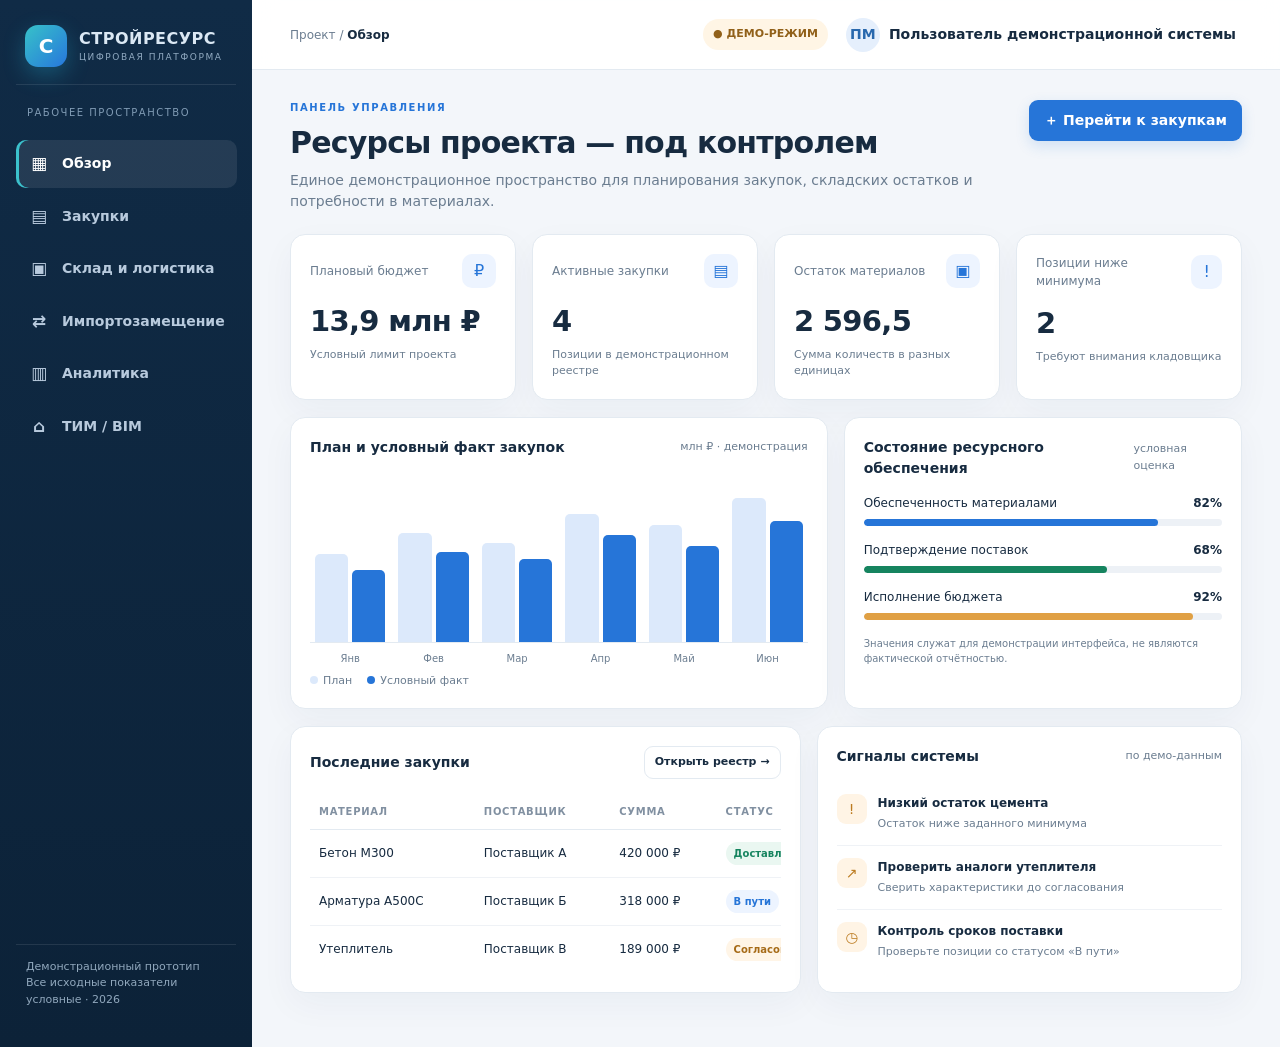
==== сайт лифт в будующее/index.html @ 2f3bcbb8 "Add files via upload" ====
<!doctype html><html lang="ru"><head><meta charset="utf-8"><meta name="viewport" content="width=device-width,initial-scale=1"><meta name="theme-color" content="#102b46"><title>СтройРесурс — Обзор</title><link rel="stylesheet" href="css/style.css"></head><body>
<div class="app"><aside class="sidebar"><div class="brand"><div class="brand-mark">С</div><div><b>СТРОЙРЕСУРС</b><small>ЦИФРОВАЯ ПЛАТФОРМА</small></div></div><div class="nav-label">Рабочее пространство</div><nav class="nav"><a class="nav-link active" href="index.html"><span class="ico">▦</span>Обзор</a><a class="nav-link " href="procurement.html"><span class="ico">▤</span>Закупки</a><a class="nav-link " href="warehouse.html"><span class="ico">▣</span>Склад и логистика</a><a class="nav-link " href="substitutes.html"><span class="ico">⇄</span>Импортозамещение</a><a class="nav-link " href="analytics.html"><span class="ico">▥</span>Аналитика</a><a class="nav-link " href="bim.html"><span class="ico">⌂</span>ТИМ / BIM</a></nav><div class="side-foot">Демонстрационный прототип<br>Все исходные показатели условные · 2026</div></aside>
<main class="main"><header class="topbar"><div class="crumb">Проект / <b>Обзор</b></div><div class="top-actions"><span class="demo-pill">● ДЕМО-РЕЖИМ</span><button class="profile-trigger" onclick="openProfile()" type="button"><span class="avatar">ПМ</span><span id="profileLabel">Пользователь</span></button></div></header>
<div class="content"><section class="section active" id="dashboard">
 <div class="page-head"><div><div class="eyebrow">Панель управления</div><h1>Ресурсы проекта — под контролем</h1><p class="sub">Единое демонстрационное пространство для планирования закупок, складских остатков и потребности в материалах.</p></div><button class="btn" onclick="showPage('procurement')">＋ Перейти к закупкам</button></div>
 <div class="grid kpis">
  <div class="card"><div class="kpi-top">Плановый бюджет <span class="kpi-icon">₽</span></div><div class="kpi-value">13,9 млн ₽</div><div class="kpi-foot">Условный лимит проекта</div></div>
  <div class="card"><div class="kpi-top">Активные закупки <span class="kpi-icon">▤</span></div><div class="kpi-value" id="activeOrders">4</div><div class="kpi-foot">Позиции в демонстрационном реестре</div></div>
  <div class="card"><div class="kpi-top">Остаток материалов <span class="kpi-icon">▣</span></div><div class="kpi-value" id="stockCount">2 596,5</div><div class="kpi-foot">Сумма количеств в разных единицах</div></div>
  <div class="card"><div class="kpi-top">Позиции ниже минимума <span class="kpi-icon">!</span></div><div class="kpi-value" id="lowStock">2</div><div class="kpi-foot">Требуют внимания кладовщика</div></div>
 </div>
 <div class="grid dashboard-grid">
  <div class="card"><div class="card-title"><h3>План и условный факт закупок</h3><span>млн ₽ · демонстрация</span></div><div class="bars"><div class="bar-group"><div class="bar" style="height:55%"></div><div class="bar alt" style="height:45%"></div><span class="bar-label">Янв</span></div><div class="bar-group"><div class="bar" style="height:68%"></div><div class="bar alt" style="height:56%"></div><span class="bar-label">Фев</span></div><div class="bar-group"><div class="bar" style="height:62%"></div><div class="bar alt" style="height:52%"></div><span class="bar-label">Мар</span></div><div class="bar-group"><div class="bar" style="height:80%"></div><div class="bar alt" style="height:67%"></div><span class="bar-label">Апр</span></div><div class="bar-group"><div class="bar" style="height:73%"></div><div class="bar alt" style="height:60%"></div><span class="bar-label">Май</span></div><div class="bar-group"><div class="bar" style="height:90%"></div><div class="bar alt" style="height:76%"></div><span class="bar-label">Июн</span></div></div><div class="legend"><span><i class="dot"></i>План</span><span><i class="dot blue"></i>Условный факт</span></div></div>
  <div class="card"><div class="card-title"><h3>Состояние ресурсного обеспечения</h3><span>условная оценка</span></div><div class="progress-row"><div class="progress-head"><span>Обеспеченность материалами</span><b>82%</b></div><div class="track"><div class="fill" style="width:82%"></div></div></div><div class="progress-row"><div class="progress-head"><span>Подтверждение поставок</span><b>68%</b></div><div class="track"><div class="fill green" style="width:68%"></div></div></div><div class="progress-row"><div class="progress-head"><span>Исполнение бюджета</span><b>92%</b></div><div class="track"><div class="fill orange" style="width:92%"></div></div></div><p class="footer-note">Значения служат для демонстрации интерфейса, не являются фактической отчётностью.</p></div>
 </div>
 <div class="grid bottom-grid">
  <div class="card"><div class="card-title"><h3>Последние закупки</h3><button class="btn secondary small" onclick="showPage('procurement')">Открыть реестр →</button></div><div class="table-wrap"><table><thead><tr><th>Материал</th><th>Поставщик</th><th>Сумма</th><th>Статус</th></tr></thead><tbody><tr><td>Бетон М300</td><td>Поставщик А</td><td>420 000 ₽</td><td><span class="tag">Доставлено</span></td></tr><tr><td>Арматура А500С</td><td>Поставщик Б</td><td>318 000 ₽</td><td><span class="tag info">В пути</span></td></tr><tr><td>Утеплитель</td><td>Поставщик В</td><td>189 000 ₽</td><td><span class="tag warn">Согласование</span></td></tr></tbody></table></div></div>
  <div class="card"><div class="card-title"><h3>Сигналы системы</h3><span>по демо-данным</span></div><div class="alert"><div class="alert-icon">!</div><div><b>Низкий остаток цемента</b><small>Остаток ниже заданного минимума</small></div></div><div class="alert"><div class="alert-icon">↗</div><div><b>Проверить аналоги утеплителя</b><small>Сверить характеристики до согласования</small></div></div><div class="alert"><div class="alert-icon">◷</div><div><b>Контроль сроков поставки</b><small>Проверьте позиции со статусом «В пути»</small></div></div></div>
 </div>
</section></div></main></div><div class="toast" id="toast" role="status" aria-live="polite"></div>
<div class="profile-backdrop" id="profileBackdrop" aria-hidden="true"><div class="profile-modal" role="dialog" aria-modal="true" aria-labelledby="profileTitle">
<div class="profile-head"><div><div class="eyebrow">Учётная запись</div><h2 id="profileTitle">Профиль пользователя</h2></div><button class="profile-close" onclick="closeProfile()" type="button">✕</button></div>
<div class="profile-grid"><div class="form-group full"><label for="profile_name">ФИО / имя пользователя</label><input id="profile_name" maxlength="100"></div>
<div class="form-group"><label for="profile_role">Должность / роль</label><input id="profile_role" maxlength="100"></div><div class="form-group"><label for="profile_org">Организация</label><input id="profile_org" maxlength="120"></div>
<div class="form-group"><label for="profile_email">Электронная почта</label><input id="profile_email" type="email" maxlength="120"></div><div class="form-group"><label for="profile_phone">Телефон</label><input id="profile_phone" type="tel" maxlength="40"></div></div>
<div class="notice">Демонстрационный профиль хранится локально в браузере. Авторизация и серверная учётная запись не подключены.</div>
<div class="profile-actions"><button class="btn secondary" onclick="closeProfile()" type="button">Отмена</button><button class="btn" onclick="saveProfile()" type="button">Сохранить изменения</button></div>
</div></div><script src="js/app.js"></script><script src="js/profile.js"></script></body></html>
---- сайт лифт в будующее/css/style.css ----
:root{--ink:#172b40;--muted:#6b7d90;--navy:#102b46;--navy2:#173d5d;--blue:#2675d8;--cyan:#27b5c3;--bg:#f3f6fa;--line:#e3eaf1;--white:#fff;--green:#16845f;--amber:#bd7a1b;--red:#c34c4c;--shadow:0 12px 34px #1636530b}
*{box-sizing:border-box}body{margin:0;background:var(--bg);color:var(--ink);font:14px/1.5 Inter,ui-sans-serif,system-ui,-apple-system,"Segoe UI",Arial,sans-serif}button,input,select{font:inherit}button{cursor:pointer}.app{min-height:100vh;display:grid;grid-template-columns:252px minmax(0,1fr)}.sidebar{background:linear-gradient(180deg,var(--navy),#0c2238);color:#dbe8f4;padding:25px 16px;display:flex;flex-direction:column;gap:20px}.brand{display:flex;align-items:center;gap:12px;padding:0 9px 17px;border-bottom:1px solid #ffffff18}.brand-mark{height:42px;width:42px;border-radius:13px;background:linear-gradient(135deg,#37c2c9,#2777dc);display:grid;place-items:center;font-weight:900;font-size:20px;color:white;box-shadow:0 8px 22px #24a9c855}.brand b{font-size:16px;letter-spacing:.5px}.brand small{display:block;color:#92abc2;font-size:9px;letter-spacing:1.6px}.nav-label{font-size:10px;color:#809bb4;text-transform:uppercase;letter-spacing:1.5px;padding:0 11px}.nav{display:grid;gap:5px}.nav button{border:0;background:transparent;color:#b8cadd;text-align:left;padding:11px 12px;border-radius:10px;display:flex;align-items:center;gap:12px;font-weight:600;transition:.2s}.nav button:hover,.nav button.active{background:#ffffff16;color:#fff}.nav button.active{box-shadow:inset 3px 0 #3bc2cd}.nav .ico{width:22px;text-align:center;font-size:17px}.side-foot{margin-top:auto;padding:14px 10px;border-top:1px solid #ffffff18;color:#91a8bd;font-size:11px}.main{min-width:0}.topbar{height:70px;background:#ffffffed;backdrop-filter:blur(12px);border-bottom:1px solid var(--line);display:flex;align-items:center;justify-content:space-between;padding:0 clamp(16px,3vw,38px);position:sticky;top:0;z-index:4}.crumb{color:var(--muted);font-size:12px}.crumb b{color:var(--ink)}.top-actions{display:flex;align-items:center;gap:12px}.demo-pill{font-size:11px;font-weight:700;color:#916019;background:#fff5e5;padding:7px 10px;border-radius:20px}.avatar{height:34px;width:34px;border-radius:50%;background:#e5effc;color:#2868ad;display:grid;place-items:center;font-weight:800}.content{max-width:1500px;margin:auto;padding:30px clamp(16px,3vw,38px) 54px}.section{display:none}.section.active{display:block;animation:fade .2s ease}@keyframes fade{from{opacity:.6;transform:translateY(4px)}to{opacity:1;transform:none}}.page-head{display:flex;justify-content:space-between;align-items:flex-start;gap:18px;margin-bottom:22px}.eyebrow{color:var(--blue);font-size:10px;text-transform:uppercase;letter-spacing:1.6px;font-weight:800}.page-head h1{font-size:clamp(23px,3vw,30px);letter-spacing:-.8px;margin:5px 0}.sub{color:var(--muted);margin:0;max-width:720px}.btn{border:0;background:var(--blue);color:white;border-radius:9px;padding:10px 15px;font-weight:700;box-shadow:0 5px 14px #2675d82b;transition:.18s}.btn:hover{transform:translateY(-1px);filter:brightness(.97)}.btn.secondary{background:#fff;color:var(--ink);border:1px solid var(--line);box-shadow:none}.btn.danger{background:#fff2f2;color:var(--red);border:1px solid #f2dada;box-shadow:none}.btn.small{padding:7px 10px;font-size:11px}.grid{display:grid;gap:16px}.kpis{grid-template-columns:repeat(4,minmax(0,1fr));margin-bottom:17px}.card{background:#fff;border:1px solid var(--line);border-radius:15px;padding:19px;box-shadow:var(--shadow);min-width:0}.kpi-top,.card-title{display:flex;justify-content:space-between;align-items:center;gap:10px}.kpi-top{color:var(--muted);font-size:12px}.kpi-icon{height:34px;width:34px;border-radius:10px;background:#edf4ff;color:var(--blue);display:grid;place-items:center;font-size:16px}.kpi-value{font-size:clamp(22px,2.5vw,29px);font-weight:800;letter-spacing:-.7px;margin:12px 0 3px}.kpi-foot{font-size:11px;color:var(--muted)}.good{color:var(--green);font-weight:700}.warn-text{color:var(--amber);font-weight:700}.dashboard-grid{grid-template-columns:1.35fr 1fr;margin-bottom:17px}.bottom-grid{grid-template-columns:1.2fr 1fr}.card-title{margin-bottom:15px}.card-title h3{font-size:14px;margin:0}.card-title span{font-size:11px;color:var(--muted)}.bars{height:170px;display:flex;align-items:end;gap:13px;padding:10px 5px 0;border-bottom:1px solid var(--line)}.bar-group{height:100%;flex:1;display:flex;align-items:end;gap:4px;position:relative}.bar{flex:1;min-height:4px;background:#dce9fb;border-radius:5px 5px 0 0}.bar.alt{background:var(--blue)}.bar-label{position:absolute;bottom:-24px;width:100%;text-align:center;color:var(--muted);font-size:10px}.legend{display:flex;gap:15px;margin-top:30px;color:var(--muted);font-size:11px}.dot{display:inline-block;width:8px;height:8px;border-radius:50%;background:#dce9fb;margin-right:5px}.dot.blue{background:var(--blue)}.progress-row{margin:15px 0}.progress-head{display:flex;justify-content:space-between;gap:10px;font-size:12px;margin-bottom:7px}.progress-head span:last-child{color:var(--muted)}.track{height:7px;background:#edf1f6;border-radius:10px;overflow:hidden}.fill{height:100%;background:var(--blue);border-radius:10px}.fill.green{background:var(--green)}.fill.orange{background:#e0a044}.table-wrap{overflow:auto}table{border-collapse:collapse;width:100%;min-width:560px}th{text-align:left;color:#8190a1;font-size:10px;text-transform:uppercase;letter-spacing:.7px;padding:10px 9px;border-bottom:1px solid var(--line);white-space:nowrap}td{padding:12px 9px;border-bottom:1px solid #eff2f6;font-size:12px;vertical-align:middle}tbody tr:last-child td{border-bottom:0}tbody tr:hover{background:#fafcff}.tag{display:inline-flex;align-items:center;gap:5px;padding:4px 8px;border-radius:20px;background:#eaf7f1;color:var(--green);font-size:10px;font-weight:700;white-space:nowrap}.tag.warn{background:#fff5e7;color:#a66b18}.tag.info{background:#edf4ff;color:var(--blue)}.tag.gray{background:#f0f2f5;color:#69798a}.alert{display:flex;gap:11px;padding:12px 0;border-bottom:1px solid #eff2f6}.alert:last-child{border:0}.alert-icon{width:30px;height:30px;border-radius:9px;background:#fff4e5;color:#bc7b20;display:grid;place-items:center;flex-shrink:0}.alert b{display:block;font-size:12px}.alert small{color:var(--muted);font-size:11px}.toolbar{display:flex;gap:9px;flex-wrap:wrap;margin-bottom:14px}.field{border:1px solid var(--line);border-radius:9px;padding:9px 11px;background:#fff;color:var(--ink);min-width:150px;max-width:100%}.field:focus,.form-group input:focus,.form-group select:focus{outline:3px solid #dceaff;border-color:#7eafea}.calc-grid{grid-template-columns:1fr 1fr;margin-top:17px}.form-row{display:grid;grid-template-columns:1fr 1fr;gap:12px;margin:12px 0}.form-group label{display:block;color:var(--muted);font-size:11px;margin-bottom:5px}.form-group input,.form-group select{width:100%;border:1px solid var(--line);border-radius:9px;padding:10px;background:white;color:var(--ink)}.result{height:100%;background:linear-gradient(135deg,#f1f7ff,#f7fbff);border:1px solid #dceaff;border-radius:12px;padding:18px;display:flex;flex-direction:column;justify-content:center}.result strong{font-size:clamp(24px,3vw,32px);color:var(--navy);margin:7px 0}.notice{padding:12px 14px;background:#eef6ff;border:1px solid #dceaff;border-radius:10px;color:#365c85;font-size:11px;margin-top:14px}.supplier-grid{grid-template-columns:repeat(3,minmax(0,1fr));margin-top:15px}.supplier{border:1px solid var(--line);border-radius:12px;padding:16px;min-width:0}.supplier.best{border-color:#83c9aa;background:#f7fcf9}.supplier h4{font-size:13px;margin:7px 0}.price{font-size:21px;font-weight:800;margin:12px 0}.muted{color:var(--muted)}.empty-note{padding:25px;text-align:center;color:var(--muted)}.stock-actions{display:flex;gap:6px;flex-wrap:wrap}.mobile-nav-hint{display:none}.bim-scene{height:250px;border-radius:12px;background:linear-gradient(135deg,#edf4fa,#d8e6f1);display:grid;place-items:center;overflow:hidden}.bim-scene svg{width:100%;height:100%}.toast{position:fixed;right:20px;bottom:20px;background:#173d5d;color:#fff;padding:12px 16px;border-radius:10px;box-shadow:0 12px 30px #102b4640;z-index:20;max-width:min(380px,calc(100vw - 40px));opacity:0;transform:translateY(8px);pointer-events:none;transition:.2s}.toast.show{opacity:1;transform:none}.storage{font-size:10px;color:var(--muted)}.footer-note{color:var(--muted);font-size:10px;margin-top:16px}
.questionnaire,.bim-controls{display:grid;grid-template-columns:repeat(3,minmax(0,1fr));gap:12px;margin:14px 0}
.inline-actions,.stock-actions{display:flex;gap:6px;flex-wrap:wrap}
.mini-btn{border:1px solid var(--line);background:#fff;color:var(--ink);border-radius:8px;padding:6px 9px;font-size:10px;font-weight:700}
.live-status{font-size:11px;color:var(--muted);margin:10px 0}.live-status.ok{color:var(--green)}.live-status.err{color:var(--red)}
@media(max-width:680px){.questionnaire,.bim-controls{grid-template-columns:1fr}}
@media(max-width:1050px){.app{grid-template-columns:215px minmax(0,1fr)}.kpis{grid-template-columns:repeat(2,minmax(0,1fr))}.dashboard-grid,.bottom-grid{grid-template-columns:1fr}.supplier-grid{grid-template-columns:1fr}}
@media(max-width:680px){.app{display:block}.sidebar{padding:12px 12px 9px;gap:10px}.brand{padding:0 4px 10px}.brand-mark{height:36px;width:36px}.nav-label,.side-foot{display:none}.nav{display:flex;overflow-x:auto;gap:4px;padding-bottom:3px;scrollbar-width:thin}.nav button{white-space:nowrap;width:auto;padding:8px 10px;font-size:11px;flex-shrink:0}.nav .ico{display:none}.topbar{height:52px;padding:0 14px}.content{padding:20px 13px 38px}.page-head{display:block}.page-head .btn{margin-top:13px}.kpis{gap:9px}.card{padding:14px;border-radius:12px}.kpi-value{font-size:21px}.kpi-top{font-size:11px}.form-row,.calc-grid{grid-template-columns:1fr}.toolbar .field{flex:1;min-width:125px}.demo-pill{font-size:9px}.avatar{height:30px;width:30px}}
@media(max-width:380px){.kpis{grid-template-columns:1fr 1fr}.kpi-value{font-size:19px}.kpi-icon{height:28px;width:28px}}
@media print{.sidebar,.topbar,.btn,.toolbar{display:none!important}.app{display:block}.content{padding:0}.section{display:none!important}.section.active{display:block!important}.card{box-shadow:none;break-inside:avoid}}

.profile-trigger{display:flex;align-items:center;gap:9px;border:0;background:transparent;color:var(--ink);font-weight:700}
.profile-backdrop{position:fixed;inset:0;background:#102b4670;display:none;align-items:center;justify-content:center;padding:18px;z-index:50}
.profile-backdrop.open{display:flex}.profile-modal{width:min(560px,100%);max-height:90vh;overflow:auto;background:#fff;border-radius:18px;padding:23px;box-shadow:0 24px 80px #071b2d55}
.profile-head{display:flex;align-items:center;justify-content:space-between;gap:12px;margin-bottom:16px}.profile-head h2{margin:0;font-size:21px}
.profile-grid{display:grid;grid-template-columns:1fr 1fr;gap:12px}.profile-grid .full{grid-column:1/-1}
.profile-actions{display:flex;justify-content:flex-end;gap:9px;margin-top:18px}
.profile-close{border:1px solid var(--line);background:white;border-radius:8px;padding:7px 11px}
.nav-link{text-decoration:none;color:#b8cadd;padding:11px 12px;border-radius:10px;display:flex;align-items:center;gap:12px;font-weight:600}
.nav-link:hover,.nav-link.active{background:#ffffff16;color:#fff}.nav-link.active{box-shadow:inset 3px 0 #3bc2cd}
@media(max-width:520px){.profile-grid{grid-template-columns:1fr}.profile-grid .full{grid-column:auto}}
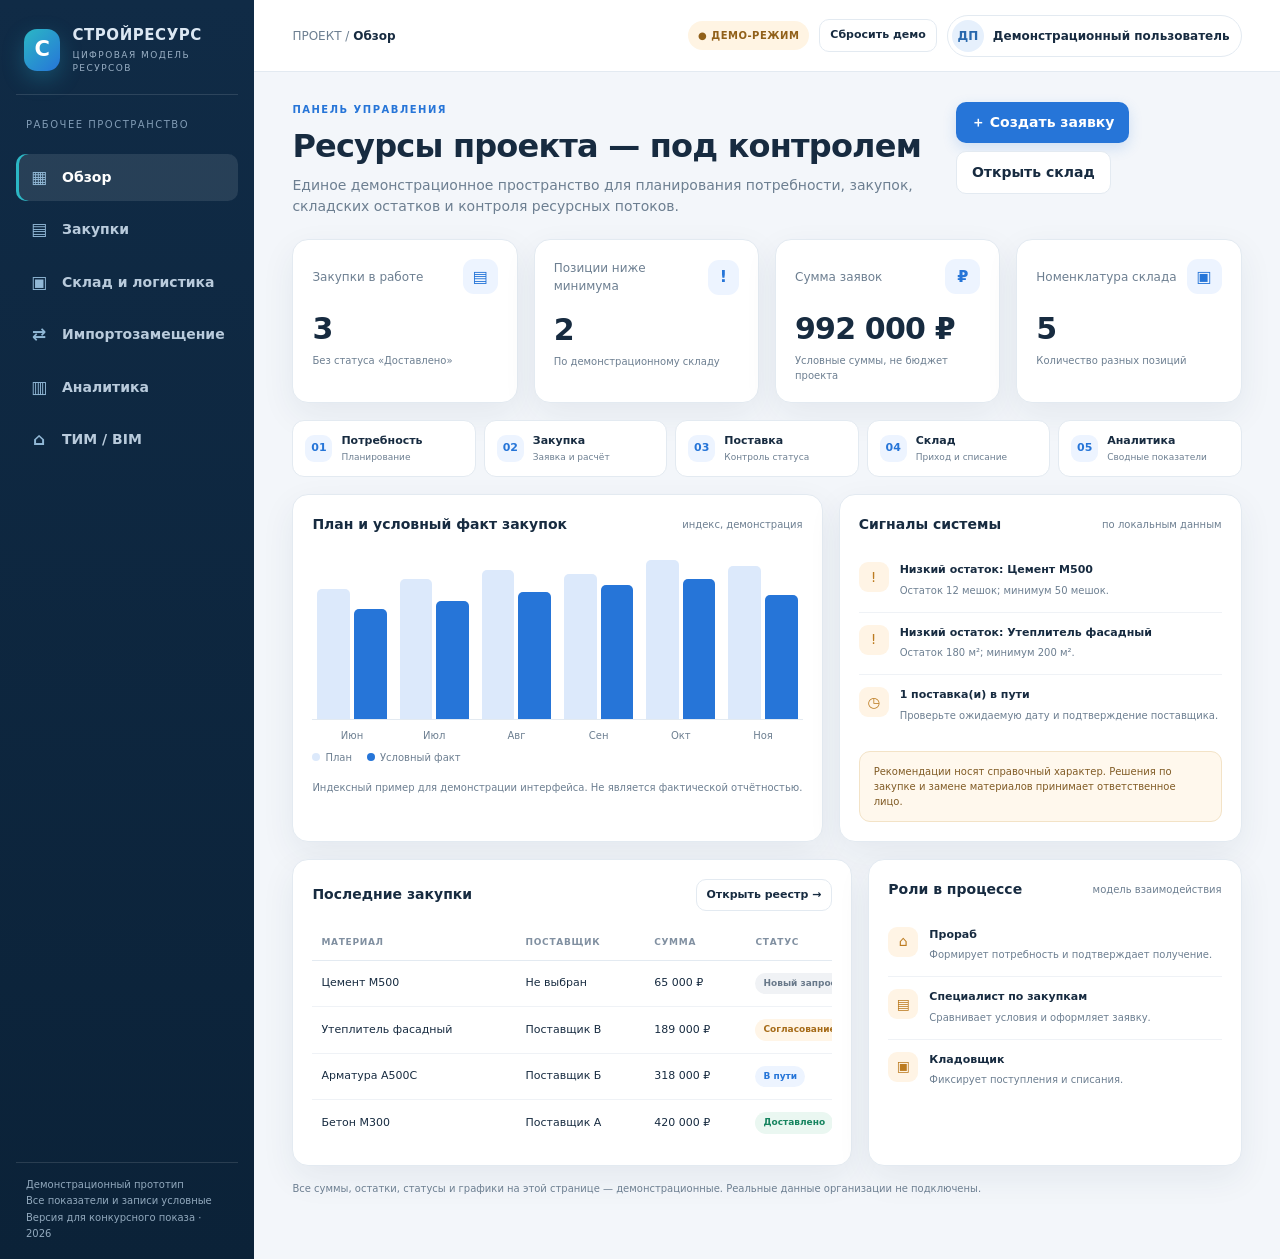
==== commit 9a6de092: "Add files via upload" ====
--- a/сайт лифт в будующее/index.html
+++ b/сайт лифт в будующее/index.html
@@ -1,28 +1,34 @@
-<!doctype html><html lang="ru"><head><meta charset="utf-8"><meta name="viewport" content="width=device-width,initial-scale=1"><meta name="theme-color" content="#102b46"><title>СтройРесурс — Обзор</title><link rel="stylesheet" href="css/style.css"></head><body>
-<div class="app"><aside class="sidebar"><div class="brand"><div class="brand-mark">С</div><div><b>СТРОЙРЕСУРС</b><small>ЦИФРОВАЯ ПЛАТФОРМА</small></div></div><div class="nav-label">Рабочее пространство</div><nav class="nav"><a class="nav-link active" href="index.html"><span class="ico">▦</span>Обзор</a><a class="nav-link " href="procurement.html"><span class="ico">▤</span>Закупки</a><a class="nav-link " href="warehouse.html"><span class="ico">▣</span>Склад и логистика</a><a class="nav-link " href="substitutes.html"><span class="ico">⇄</span>Импортозамещение</a><a class="nav-link " href="analytics.html"><span class="ico">▥</span>Аналитика</a><a class="nav-link " href="bim.html"><span class="ico">⌂</span>ТИМ / BIM</a></nav><div class="side-foot">Демонстрационный прототип<br>Все исходные показатели условные · 2026</div></aside>
-<main class="main"><header class="topbar"><div class="crumb">Проект / <b>Обзор</b></div><div class="top-actions"><span class="demo-pill">● ДЕМО-РЕЖИМ</span><button class="profile-trigger" onclick="openProfile()" type="button"><span class="avatar">ПМ</span><span id="profileLabel">Пользователь</span></button></div></header>
-<div class="content"><section class="section active" id="dashboard">
- <div class="page-head"><div><div class="eyebrow">Панель управления</div><h1>Ресурсы проекта — под контролем</h1><p class="sub">Единое демонстрационное пространство для планирования закупок, складских остатков и потребности в материалах.</p></div><button class="btn" onclick="showPage('procurement')">＋ Перейти к закупкам</button></div>
- <div class="grid kpis">
-  <div class="card"><div class="kpi-top">Плановый бюджет <span class="kpi-icon">₽</span></div><div class="kpi-value">13,9 млн ₽</div><div class="kpi-foot">Условный лимит проекта</div></div>
-  <div class="card"><div class="kpi-top">Активные закупки <span class="kpi-icon">▤</span></div><div class="kpi-value" id="activeOrders">4</div><div class="kpi-foot">Позиции в демонстрационном реестре</div></div>
-  <div class="card"><div class="kpi-top">Остаток материалов <span class="kpi-icon">▣</span></div><div class="kpi-value" id="stockCount">2 596,5</div><div class="kpi-foot">Сумма количеств в разных единицах</div></div>
-  <div class="card"><div class="kpi-top">Позиции ниже минимума <span class="kpi-icon">!</span></div><div class="kpi-value" id="lowStock">2</div><div class="kpi-foot">Требуют внимания кладовщика</div></div>
- </div>
- <div class="grid dashboard-grid">
-  <div class="card"><div class="card-title"><h3>План и условный факт закупок</h3><span>млн ₽ · демонстрация</span></div><div class="bars"><div class="bar-group"><div class="bar" style="height:55%"></div><div class="bar alt" style="height:45%"></div><span class="bar-label">Янв</span></div><div class="bar-group"><div class="bar" style="height:68%"></div><div class="bar alt" style="height:56%"></div><span class="bar-label">Фев</span></div><div class="bar-group"><div class="bar" style="height:62%"></div><div class="bar alt" style="height:52%"></div><span class="bar-label">Мар</span></div><div class="bar-group"><div class="bar" style="height:80%"></div><div class="bar alt" style="height:67%"></div><span class="bar-label">Апр</span></div><div class="bar-group"><div class="bar" style="height:73%"></div><div class="bar alt" style="height:60%"></div><span class="bar-label">Май</span></div><div class="bar-group"><div class="bar" style="height:90%"></div><div class="bar alt" style="height:76%"></div><span class="bar-label">Июн</span></div></div><div class="legend"><span><i class="dot"></i>План</span><span><i class="dot blue"></i>Условный факт</span></div></div>
-  <div class="card"><div class="card-title"><h3>Состояние ресурсного обеспечения</h3><span>условная оценка</span></div><div class="progress-row"><div class="progress-head"><span>Обеспеченность материалами</span><b>82%</b></div><div class="track"><div class="fill" style="width:82%"></div></div></div><div class="progress-row"><div class="progress-head"><span>Подтверждение поставок</span><b>68%</b></div><div class="track"><div class="fill green" style="width:68%"></div></div></div><div class="progress-row"><div class="progress-head"><span>Исполнение бюджета</span><b>92%</b></div><div class="track"><div class="fill orange" style="width:92%"></div></div></div><p class="footer-note">Значения служат для демонстрации интерфейса, не являются фактической отчётностью.</p></div>
- </div>
- <div class="grid bottom-grid">
-  <div class="card"><div class="card-title"><h3>Последние закупки</h3><button class="btn secondary small" onclick="showPage('procurement')">Открыть реестр →</button></div><div class="table-wrap"><table><thead><tr><th>Материал</th><th>Поставщик</th><th>Сумма</th><th>Статус</th></tr></thead><tbody><tr><td>Бетон М300</td><td>Поставщик А</td><td>420 000 ₽</td><td><span class="tag">Доставлено</span></td></tr><tr><td>Арматура А500С</td><td>Поставщик Б</td><td>318 000 ₽</td><td><span class="tag info">В пути</span></td></tr><tr><td>Утеплитель</td><td>Поставщик В</td><td>189 000 ₽</td><td><span class="tag warn">Согласование</span></td></tr></tbody></table></div></div>
-  <div class="card"><div class="card-title"><h3>Сигналы системы</h3><span>по демо-данным</span></div><div class="alert"><div class="alert-icon">!</div><div><b>Низкий остаток цемента</b><small>Остаток ниже заданного минимума</small></div></div><div class="alert"><div class="alert-icon">↗</div><div><b>Проверить аналоги утеплителя</b><small>Сверить характеристики до согласования</small></div></div><div class="alert"><div class="alert-icon">◷</div><div><b>Контроль сроков поставки</b><small>Проверьте позиции со статусом «В пути»</small></div></div></div>
- </div>
-</section></div></main></div><div class="toast" id="toast" role="status" aria-live="polite"></div>
-<div class="profile-backdrop" id="profileBackdrop" aria-hidden="true"><div class="profile-modal" role="dialog" aria-modal="true" aria-labelledby="profileTitle">
-<div class="profile-head"><div><div class="eyebrow">Учётная запись</div><h2 id="profileTitle">Профиль пользователя</h2></div><button class="profile-close" onclick="closeProfile()" type="button">✕</button></div>
-<div class="profile-grid"><div class="form-group full"><label for="profile_name">ФИО / имя пользователя</label><input id="profile_name" maxlength="100"></div>
-<div class="form-group"><label for="profile_role">Должность / роль</label><input id="profile_role" maxlength="100"></div><div class="form-group"><label for="profile_org">Организация</label><input id="profile_org" maxlength="120"></div>
-<div class="form-group"><label for="profile_email">Электронная почта</label><input id="profile_email" type="email" maxlength="120"></div><div class="form-group"><label for="profile_phone">Телефон</label><input id="profile_phone" type="tel" maxlength="40"></div></div>
-<div class="notice">Демонстрационный профиль хранится локально в браузере. Авторизация и серверная учётная запись не подключены.</div>
-<div class="profile-actions"><button class="btn secondary" onclick="closeProfile()" type="button">Отмена</button><button class="btn" onclick="saveProfile()" type="button">Сохранить изменения</button></div>
-</div></div><script src="js/app.js"></script><script src="js/profile.js"></script></body></html>+<!doctype html>
+<html lang="ru"><head><meta charset="utf-8"><meta name="viewport" content="width=device-width,initial-scale=1"><meta name="theme-color" content="#102b46"><meta name="description" content="СтройРесурс — демонстрационная платформа управления закупками и ресурсами в строительстве"><title>СтройРесурс — Обзор</title><link rel="stylesheet" href="css/style.css"></head>
+<body data-page="dashboard" data-single="false">
+<div class="app"><aside class="sidebar"><div class="brand"><div class="brand-mark">С</div><div><b>СТРОЙРЕСУРС</b><small>ЦИФРОВАЯ МОДЕЛЬ РЕСУРСОВ</small></div></div><div class="nav-label">Рабочее пространство</div><nav class="nav" aria-label="Основная навигация"><a class="nav-link" data-page-link="dashboard" href="index.html"><span class="nav-ico">▦</span>Обзор</a><a class="nav-link" data-page-link="procurement" href="procurement.html"><span class="nav-ico">▤</span>Закупки</a><a class="nav-link" data-page-link="warehouse" href="warehouse.html"><span class="nav-ico">▣</span>Склад и логистика</a><a class="nav-link" data-page-link="substitutes" href="substitutes.html"><span class="nav-ico">⇄</span>Импортозамещение</a><a class="nav-link" data-page-link="analytics" href="analytics.html"><span class="nav-ico">▥</span>Аналитика</a><a class="nav-link" data-page-link="bim" href="bim.html"><span class="nav-ico">⌂</span>ТИМ / BIM</a></nav><div class="side-foot">Демонстрационный прототип<br>Все показатели и записи условные<br>Версия для конкурсного показа · 2026</div></aside>
+<main class="main"><header class="topbar"><div class="crumb">ПРОЕКТ / <strong id="pageTitle">Обзор</strong></div><div class="top-actions"><span class="demo-pill">● ДЕМО-РЕЖИМ</span><button class="btn secondary small" id="resetDemo" type="button">Сбросить демо</button><button class="profile-trigger" id="openProfile" type="button" aria-label="Открыть профиль"><span class="avatar" id="profileAvatar">ДУ</span><span id="profileLabel">Пользователь</span></button></div></header>
+<div class="content"><section class="page" data-page-content="dashboard">
+  <div class="page-head"><div><div class="eyebrow">Панель управления</div><h1>Ресурсы проекта — под контролем</h1><p class="sub">Единое демонстрационное пространство для планирования потребности, закупок, складских остатков и контроля ресурсных потоков.</p></div><div class="head-actions"><button class="btn" data-nav-to="procurement">＋ Создать заявку</button><button class="btn secondary" data-nav-to="warehouse">Открыть склад</button></div></div>
+  <div class="grid kpis">
+    <div class="card"><div class="kpi-top">Закупки в работе <span class="kpi-icon">▤</span></div><div class="kpi-value" id="kpiOrders">3</div><div class="kpi-foot">Без статуса «Доставлено»</div></div>
+    <div class="card"><div class="kpi-top">Позиции ниже минимума <span class="kpi-icon">!</span></div><div class="kpi-value" id="kpiLow">2</div><div class="kpi-foot">По демонстрационному складу</div></div>
+    <div class="card"><div class="kpi-top">Сумма заявок <span class="kpi-icon">₽</span></div><div class="kpi-value" id="kpiBudget">992 000 ₽</div><div class="kpi-foot">Условные суммы, не бюджет проекта</div></div>
+    <div class="card"><div class="kpi-top">Номенклатура склада <span class="kpi-icon">▣</span></div><div class="kpi-value" id="kpiStock">5</div><div class="kpi-foot">Количество разных позиций</div></div>
+  </div>
+  <div class="workflow" aria-label="Цепочка управления ресурсами">
+    <div class="workflow-step"><span class="workflow-num">01</span><div><b>Потребность</b><small>Планирование</small></div></div>
+    <div class="workflow-step"><span class="workflow-num">02</span><div><b>Закупка</b><small>Заявка и расчёт</small></div></div>
+    <div class="workflow-step"><span class="workflow-num">03</span><div><b>Поставка</b><small>Контроль статуса</small></div></div>
+    <div class="workflow-step"><span class="workflow-num">04</span><div><b>Склад</b><small>Приход и списание</small></div></div>
+    <div class="workflow-step"><span class="workflow-num">05</span><div><b>Аналитика</b><small>Сводные показатели</small></div></div>
+  </div>
+  <div class="grid dashboard-grid">
+    <div class="card"><div class="card-title"><h3>План и условный факт закупок</h3><span>индекс, демонстрация</span></div><div class="bars" aria-label="Условные столбцы плана и факта"><div class="bar-group"><div class="bar" style="height:82%"></div><div class="bar alt" style="height:69%"></div><span class="bar-label">Июн</span></div><div class="bar-group"><div class="bar" style="height:88%"></div><div class="bar alt" style="height:74%"></div><span class="bar-label">Июл</span></div><div class="bar-group"><div class="bar" style="height:94%"></div><div class="bar alt" style="height:80%"></div><span class="bar-label">Авг</span></div><div class="bar-group"><div class="bar" style="height:91%"></div><div class="bar alt" style="height:84%"></div><span class="bar-label">Сен</span></div><div class="bar-group"><div class="bar" style="height:100%"></div><div class="bar alt" style="height:88%"></div><span class="bar-label">Окт</span></div><div class="bar-group"><div class="bar" style="height:96%"></div><div class="bar alt" style="height:78%"></div><span class="bar-label">Ноя</span></div></div><div class="legend"><span><i class="dot"></i>План</span><span><i class="dot blue"></i>Условный факт</span></div><p class="footer-note">Индексный пример для демонстрации интерфейса. Не является фактической отчётностью.</p></div>
+    <div class="card"><div class="card-title"><h3>Сигналы системы</h3><span>по локальным данным</span></div><div id="dashboardAlerts"><div class="alert"><div class="alert-icon">!</div><div><b>Низкий остаток цемента</b><small>Проверьте необходимость пополнения.</small></div></div></div><div class="notice warning">Рекомендации носят справочный характер. Решения по закупке и замене материалов принимает ответственное лицо.</div></div>
+  </div>
+  <div class="grid bottom-grid">
+    <div class="card"><div class="card-title"><h3>Последние закупки</h3><button class="btn secondary small" data-nav-to="procurement">Открыть реестр →</button></div><div class="table-wrap"><table><thead><tr><th>Материал</th><th>Поставщик</th><th>Сумма</th><th>Статус</th></tr></thead><tbody id="recentOrders"></tbody></table></div></div>
+    <div class="card"><div class="card-title"><h3>Роли в процессе</h3><span>модель взаимодействия</span></div><div class="alert"><div class="alert-icon">⌂</div><div><b>Прораб</b><small>Формирует потребность и подтверждает получение.</small></div></div><div class="alert"><div class="alert-icon">▤</div><div><b>Специалист по закупкам</b><small>Сравнивает условия и оформляет заявку.</small></div></div><div class="alert"><div class="alert-icon">▣</div><div><b>Кладовщик</b><small>Фиксирует поступления и списания.</small></div></div></div>
+  </div>
+  <p class="footer-note">Все суммы, остатки, статусы и графики на этой странице — демонстрационные. Реальные данные организации не подключены.</p>
+</section>
+</div></main></div>
+<div class="toast" id="toast" role="status" aria-live="polite"></div>
+<div class="profile-backdrop" id="profileBackdrop" aria-hidden="true"><div class="profile-modal" role="dialog" aria-modal="true" aria-labelledby="profileTitle"><div class="profile-head"><div><div class="eyebrow">Учётная запись</div><h2 id="profileTitle">Профиль пользователя</h2></div><button class="profile-close" id="closeProfile" type="button" aria-label="Закрыть">✕</button></div><div class="profile-grid"><div class="form-group full"><label for="profile_name">ФИО / имя пользователя</label><input id="profile_name" maxlength="100" autocomplete="name"></div><div class="form-group"><label for="profile_role">Должность / роль</label><input id="profile_role" maxlength="100"></div><div class="form-group"><label for="profile_org">Организация</label><input id="profile_org" maxlength="120"></div><div class="form-group"><label for="profile_email">Электронная почта</label><input id="profile_email" type="email" maxlength="120" autocomplete="email"></div><div class="form-group"><label for="profile_phone">Телефон</label><input id="profile_phone" type="tel" maxlength="40" autocomplete="tel"></div></div><div class="notice">Профиль хранится локально в браузере. Авторизация, серверная учётная запись и синхронизация между устройствами не подключены.</div><div class="profile-actions"><button class="btn secondary" id="cancelProfile" type="button">Отмена</button><button class="btn" id="saveProfile" type="button">Сохранить изменения</button></div></div></div>
+<script src="js/app.js"></script></body></html>
--- a/сайт лифт в будующее/css/style.css
+++ b/сайт лифт в будующее/css/style.css
@@ -1,23 +1,27 @@
-
-:root{--ink:#172b40;--muted:#6b7d90;--navy:#102b46;--navy2:#173d5d;--blue:#2675d8;--cyan:#27b5c3;--bg:#f3f6fa;--line:#e3eaf1;--white:#fff;--green:#16845f;--amber:#bd7a1b;--red:#c34c4c;--shadow:0 12px 34px #1636530b}
-*{box-sizing:border-box}body{margin:0;background:var(--bg);color:var(--ink);font:14px/1.5 Inter,ui-sans-serif,system-ui,-apple-system,"Segoe UI",Arial,sans-serif}button,input,select{font:inherit}button{cursor:pointer}.app{min-height:100vh;display:grid;grid-template-columns:252px minmax(0,1fr)}.sidebar{background:linear-gradient(180deg,var(--navy),#0c2238);color:#dbe8f4;padding:25px 16px;display:flex;flex-direction:column;gap:20px}.brand{display:flex;align-items:center;gap:12px;padding:0 9px 17px;border-bottom:1px solid #ffffff18}.brand-mark{height:42px;width:42px;border-radius:13px;background:linear-gradient(135deg,#37c2c9,#2777dc);display:grid;place-items:center;font-weight:900;font-size:20px;color:white;box-shadow:0 8px 22px #24a9c855}.brand b{font-size:16px;letter-spacing:.5px}.brand small{display:block;color:#92abc2;font-size:9px;letter-spacing:1.6px}.nav-label{font-size:10px;color:#809bb4;text-transform:uppercase;letter-spacing:1.5px;padding:0 11px}.nav{display:grid;gap:5px}.nav button{border:0;background:transparent;color:#b8cadd;text-align:left;padding:11px 12px;border-radius:10px;display:flex;align-items:center;gap:12px;font-weight:600;transition:.2s}.nav button:hover,.nav button.active{background:#ffffff16;color:#fff}.nav button.active{box-shadow:inset 3px 0 #3bc2cd}.nav .ico{width:22px;text-align:center;font-size:17px}.side-foot{margin-top:auto;padding:14px 10px;border-top:1px solid #ffffff18;color:#91a8bd;font-size:11px}.main{min-width:0}.topbar{height:70px;background:#ffffffed;backdrop-filter:blur(12px);border-bottom:1px solid var(--line);display:flex;align-items:center;justify-content:space-between;padding:0 clamp(16px,3vw,38px);position:sticky;top:0;z-index:4}.crumb{color:var(--muted);font-size:12px}.crumb b{color:var(--ink)}.top-actions{display:flex;align-items:center;gap:12px}.demo-pill{font-size:11px;font-weight:700;color:#916019;background:#fff5e5;padding:7px 10px;border-radius:20px}.avatar{height:34px;width:34px;border-radius:50%;background:#e5effc;color:#2868ad;display:grid;place-items:center;font-weight:800}.content{max-width:1500px;margin:auto;padding:30px clamp(16px,3vw,38px) 54px}.section{display:none}.section.active{display:block;animation:fade .2s ease}@keyframes fade{from{opacity:.6;transform:translateY(4px)}to{opacity:1;transform:none}}.page-head{display:flex;justify-content:space-between;align-items:flex-start;gap:18px;margin-bottom:22px}.eyebrow{color:var(--blue);font-size:10px;text-transform:uppercase;letter-spacing:1.6px;font-weight:800}.page-head h1{font-size:clamp(23px,3vw,30px);letter-spacing:-.8px;margin:5px 0}.sub{color:var(--muted);margin:0;max-width:720px}.btn{border:0;background:var(--blue);color:white;border-radius:9px;padding:10px 15px;font-weight:700;box-shadow:0 5px 14px #2675d82b;transition:.18s}.btn:hover{transform:translateY(-1px);filter:brightness(.97)}.btn.secondary{background:#fff;color:var(--ink);border:1px solid var(--line);box-shadow:none}.btn.danger{background:#fff2f2;color:var(--red);border:1px solid #f2dada;box-shadow:none}.btn.small{padding:7px 10px;font-size:11px}.grid{display:grid;gap:16px}.kpis{grid-template-columns:repeat(4,minmax(0,1fr));margin-bottom:17px}.card{background:#fff;border:1px solid var(--line);border-radius:15px;padding:19px;box-shadow:var(--shadow);min-width:0}.kpi-top,.card-title{display:flex;justify-content:space-between;align-items:center;gap:10px}.kpi-top{color:var(--muted);font-size:12px}.kpi-icon{height:34px;width:34px;border-radius:10px;background:#edf4ff;color:var(--blue);display:grid;place-items:center;font-size:16px}.kpi-value{font-size:clamp(22px,2.5vw,29px);font-weight:800;letter-spacing:-.7px;margin:12px 0 3px}.kpi-foot{font-size:11px;color:var(--muted)}.good{color:var(--green);font-weight:700}.warn-text{color:var(--amber);font-weight:700}.dashboard-grid{grid-template-columns:1.35fr 1fr;margin-bottom:17px}.bottom-grid{grid-template-columns:1.2fr 1fr}.card-title{margin-bottom:15px}.card-title h3{font-size:14px;margin:0}.card-title span{font-size:11px;color:var(--muted)}.bars{height:170px;display:flex;align-items:end;gap:13px;padding:10px 5px 0;border-bottom:1px solid var(--line)}.bar-group{height:100%;flex:1;display:flex;align-items:end;gap:4px;position:relative}.bar{flex:1;min-height:4px;background:#dce9fb;border-radius:5px 5px 0 0}.bar.alt{background:var(--blue)}.bar-label{position:absolute;bottom:-24px;width:100%;text-align:center;color:var(--muted);font-size:10px}.legend{display:flex;gap:15px;margin-top:30px;color:var(--muted);font-size:11px}.dot{display:inline-block;width:8px;height:8px;border-radius:50%;background:#dce9fb;margin-right:5px}.dot.blue{background:var(--blue)}.progress-row{margin:15px 0}.progress-head{display:flex;justify-content:space-between;gap:10px;font-size:12px;margin-bottom:7px}.progress-head span:last-child{color:var(--muted)}.track{height:7px;background:#edf1f6;border-radius:10px;overflow:hidden}.fill{height:100%;background:var(--blue);border-radius:10px}.fill.green{background:var(--green)}.fill.orange{background:#e0a044}.table-wrap{overflow:auto}table{border-collapse:collapse;width:100%;min-width:560px}th{text-align:left;color:#8190a1;font-size:10px;text-transform:uppercase;letter-spacing:.7px;padding:10px 9px;border-bottom:1px solid var(--line);white-space:nowrap}td{padding:12px 9px;border-bottom:1px solid #eff2f6;font-size:12px;vertical-align:middle}tbody tr:last-child td{border-bottom:0}tbody tr:hover{background:#fafcff}.tag{display:inline-flex;align-items:center;gap:5px;padding:4px 8px;border-radius:20px;background:#eaf7f1;color:var(--green);font-size:10px;font-weight:700;white-space:nowrap}.tag.warn{background:#fff5e7;color:#a66b18}.tag.info{background:#edf4ff;color:var(--blue)}.tag.gray{background:#f0f2f5;color:#69798a}.alert{display:flex;gap:11px;padding:12px 0;border-bottom:1px solid #eff2f6}.alert:last-child{border:0}.alert-icon{width:30px;height:30px;border-radius:9px;background:#fff4e5;color:#bc7b20;display:grid;place-items:center;flex-shrink:0}.alert b{display:block;font-size:12px}.alert small{color:var(--muted);font-size:11px}.toolbar{display:flex;gap:9px;flex-wrap:wrap;margin-bottom:14px}.field{border:1px solid var(--line);border-radius:9px;padding:9px 11px;background:#fff;color:var(--ink);min-width:150px;max-width:100%}.field:focus,.form-group input:focus,.form-group select:focus{outline:3px solid #dceaff;border-color:#7eafea}.calc-grid{grid-template-columns:1fr 1fr;margin-top:17px}.form-row{display:grid;grid-template-columns:1fr 1fr;gap:12px;margin:12px 0}.form-group label{display:block;color:var(--muted);font-size:11px;margin-bottom:5px}.form-group input,.form-group select{width:100%;border:1px solid var(--line);border-radius:9px;padding:10px;background:white;color:var(--ink)}.result{height:100%;background:linear-gradient(135deg,#f1f7ff,#f7fbff);border:1px solid #dceaff;border-radius:12px;padding:18px;display:flex;flex-direction:column;justify-content:center}.result strong{font-size:clamp(24px,3vw,32px);color:var(--navy);margin:7px 0}.notice{padding:12px 14px;background:#eef6ff;border:1px solid #dceaff;border-radius:10px;color:#365c85;font-size:11px;margin-top:14px}.supplier-grid{grid-template-columns:repeat(3,minmax(0,1fr));margin-top:15px}.supplier{border:1px solid var(--line);border-radius:12px;padding:16px;min-width:0}.supplier.best{border-color:#83c9aa;background:#f7fcf9}.supplier h4{font-size:13px;margin:7px 0}.price{font-size:21px;font-weight:800;margin:12px 0}.muted{color:var(--muted)}.empty-note{padding:25px;text-align:center;color:var(--muted)}.stock-actions{display:flex;gap:6px;flex-wrap:wrap}.mobile-nav-hint{display:none}.bim-scene{height:250px;border-radius:12px;background:linear-gradient(135deg,#edf4fa,#d8e6f1);display:grid;place-items:center;overflow:hidden}.bim-scene svg{width:100%;height:100%}.toast{position:fixed;right:20px;bottom:20px;background:#173d5d;color:#fff;padding:12px 16px;border-radius:10px;box-shadow:0 12px 30px #102b4640;z-index:20;max-width:min(380px,calc(100vw - 40px));opacity:0;transform:translateY(8px);pointer-events:none;transition:.2s}.toast.show{opacity:1;transform:none}.storage{font-size:10px;color:var(--muted)}.footer-note{color:var(--muted);font-size:10px;margin-top:16px}
-.questionnaire,.bim-controls{display:grid;grid-template-columns:repeat(3,minmax(0,1fr));gap:12px;margin:14px 0}
-.inline-actions,.stock-actions{display:flex;gap:6px;flex-wrap:wrap}
-.mini-btn{border:1px solid var(--line);background:#fff;color:var(--ink);border-radius:8px;padding:6px 9px;font-size:10px;font-weight:700}
-.live-status{font-size:11px;color:var(--muted);margin:10px 0}.live-status.ok{color:var(--green)}.live-status.err{color:var(--red)}
-@media(max-width:680px){.questionnaire,.bim-controls{grid-template-columns:1fr}}
-@media(max-width:1050px){.app{grid-template-columns:215px minmax(0,1fr)}.kpis{grid-template-columns:repeat(2,minmax(0,1fr))}.dashboard-grid,.bottom-grid{grid-template-columns:1fr}.supplier-grid{grid-template-columns:1fr}}
-@media(max-width:680px){.app{display:block}.sidebar{padding:12px 12px 9px;gap:10px}.brand{padding:0 4px 10px}.brand-mark{height:36px;width:36px}.nav-label,.side-foot{display:none}.nav{display:flex;overflow-x:auto;gap:4px;padding-bottom:3px;scrollbar-width:thin}.nav button{white-space:nowrap;width:auto;padding:8px 10px;font-size:11px;flex-shrink:0}.nav .ico{display:none}.topbar{height:52px;padding:0 14px}.content{padding:20px 13px 38px}.page-head{display:block}.page-head .btn{margin-top:13px}.kpis{gap:9px}.card{padding:14px;border-radius:12px}.kpi-value{font-size:21px}.kpi-top{font-size:11px}.form-row,.calc-grid{grid-template-columns:1fr}.toolbar .field{flex:1;min-width:125px}.demo-pill{font-size:9px}.avatar{height:30px;width:30px}}
-@media(max-width:380px){.kpis{grid-template-columns:1fr 1fr}.kpi-value{font-size:19px}.kpi-icon{height:28px;width:28px}}
-@media print{.sidebar,.topbar,.btn,.toolbar{display:none!important}.app{display:block}.content{padding:0}.section{display:none!important}.section.active{display:block!important}.card{box-shadow:none;break-inside:avoid}}
-
-.profile-trigger{display:flex;align-items:center;gap:9px;border:0;background:transparent;color:var(--ink);font-weight:700}
-.profile-backdrop{position:fixed;inset:0;background:#102b4670;display:none;align-items:center;justify-content:center;padding:18px;z-index:50}
-.profile-backdrop.open{display:flex}.profile-modal{width:min(560px,100%);max-height:90vh;overflow:auto;background:#fff;border-radius:18px;padding:23px;box-shadow:0 24px 80px #071b2d55}
-.profile-head{display:flex;align-items:center;justify-content:space-between;gap:12px;margin-bottom:16px}.profile-head h2{margin:0;font-size:21px}
-.profile-grid{display:grid;grid-template-columns:1fr 1fr;gap:12px}.profile-grid .full{grid-column:1/-1}
-.profile-actions{display:flex;justify-content:flex-end;gap:9px;margin-top:18px}
-.profile-close{border:1px solid var(--line);background:white;border-radius:8px;padding:7px 11px}
-.nav-link{text-decoration:none;color:#b8cadd;padding:11px 12px;border-radius:10px;display:flex;align-items:center;gap:12px;font-weight:600}
-.nav-link:hover,.nav-link.active{background:#ffffff16;color:#fff}.nav-link.active{box-shadow:inset 3px 0 #3bc2cd}
-@media(max-width:520px){.profile-grid{grid-template-columns:1fr}.profile-grid .full{grid-column:auto}}
+:root{
+  --navy:#102b46;--navy-2:#173d5d;--blue:#2675d8;--cyan:#2bb7c5;--ink:#172b40;--muted:#6d7f91;
+  --bg:#f3f6fa;--line:#e3eaf1;--white:#fff;--green:#16845f;--amber:#ad701b;--red:#bf4b4b;
+  --shadow:0 12px 34px rgba(22,54,83,.07);--radius:16px;
+}
+*{box-sizing:border-box}html{scroll-behavior:smooth}body{margin:0;background:var(--bg);color:var(--ink);font:14px/1.5 Inter,ui-sans-serif,system-ui,-apple-system,"Segoe UI",Arial,sans-serif}button,input,select,textarea{font:inherit}button{cursor:pointer}button:focus-visible,a:focus-visible,input:focus-visible,select:focus-visible{outline:3px solid #b9d7fb;outline-offset:2px}a{color:inherit}
+.app{min-height:100vh;display:grid;grid-template-columns:254px minmax(0,1fr)}
+.sidebar{background:linear-gradient(180deg,var(--navy),#0b2238);color:#dce8f3;padding:24px 16px 16px;display:flex;flex-direction:column;gap:22px;min-height:100vh}
+.brand{display:flex;align-items:center;gap:12px;padding:0 8px 18px;border-bottom:1px solid rgba(255,255,255,.12)}.brand-mark{height:42px;width:42px;border-radius:13px;background:linear-gradient(135deg,var(--cyan),var(--blue));display:grid;place-items:center;color:white;font-size:21px;font-weight:900;box-shadow:0 8px 22px rgba(39,166,197,.3)}.brand b{display:block;font-size:15px;letter-spacing:.55px}.brand small{display:block;color:#9ab0c5;font-size:9px;letter-spacing:1.45px;margin-top:2px}
+.nav-label{font-size:10px;color:#809bb4;text-transform:uppercase;letter-spacing:1.5px;padding:0 10px}.nav{display:grid;gap:5px}.nav-link{display:flex;align-items:center;gap:12px;text-decoration:none;color:#b9cbdc;padding:11px 12px;border-radius:10px;font-weight:650;transition:background .18s,color .18s}.nav-link:hover,.nav-link.active{background:rgba(255,255,255,.1);color:white}.nav-link.active{box-shadow:inset 3px 0 var(--cyan)}.nav-ico{width:22px;text-align:center;font-size:17px;color:#91b8d6}.side-foot{margin-top:auto;padding:14px 10px 0;border-top:1px solid rgba(255,255,255,.12);color:#92a9bd;font-size:10px;line-height:1.65}
+.main{min-width:0}.topbar{height:72px;background:rgba(255,255,255,.94);backdrop-filter:blur(12px);border-bottom:1px solid var(--line);display:flex;align-items:center;justify-content:space-between;padding:0 clamp(16px,3vw,40px);position:sticky;top:0;z-index:5}.crumb{color:var(--muted);font-size:12px}.crumb strong{color:var(--ink);font-weight:750}.top-actions{display:flex;align-items:center;gap:10px}.demo-pill{font-size:10px;font-weight:800;letter-spacing:.5px;color:#916019;background:#fff4e3;padding:7px 10px;border-radius:20px;white-space:nowrap}.profile-trigger{border:1px solid var(--line);background:white;border-radius:30px;padding:4px 11px 4px 4px;display:flex;align-items:center;gap:9px;color:var(--ink);font-size:12px;font-weight:700}.avatar{height:32px;width:32px;border-radius:50%;background:#e6f0fc;color:#2868ad;display:grid;place-items:center;font-weight:850}.content{max-width:1540px;margin:auto;padding:30px clamp(16px,3vw,40px) 52px}.page{display:none}.page.active{display:block;animation:fade .2s ease}@keyframes fade{from{opacity:.6;transform:translateY(4px)}to{opacity:1;transform:none}}
+.page-head{display:flex;justify-content:space-between;align-items:flex-start;gap:18px;margin-bottom:22px}.eyebrow{color:var(--blue);font-size:10px;text-transform:uppercase;letter-spacing:1.5px;font-weight:850}.page-head h1{font-size:clamp(24px,3vw,32px);letter-spacing:-.8px;margin:5px 0}.sub{color:var(--muted);margin:0;max-width:760px}.head-actions{display:flex;gap:8px;flex-wrap:wrap}
+.btn{border:0;background:var(--blue);color:white;border-radius:10px;padding:10px 15px;font-weight:750;box-shadow:0 5px 14px rgba(38,117,216,.18);transition:transform .16s,filter .16s}.btn:hover{transform:translateY(-1px);filter:brightness(.97)}.btn.secondary{background:#fff;color:var(--ink);border:1px solid var(--line);box-shadow:none}.btn.ghost{background:transparent;color:var(--blue);border:1px solid #d9e8f9;box-shadow:none}.btn.danger{background:#fff2f2;color:var(--red);border:1px solid #f1dada;box-shadow:none}.btn.small{padding:7px 10px;font-size:11px}.btn:disabled{opacity:.5;cursor:not-allowed;transform:none}
+.grid{display:grid;gap:16px}.kpis{grid-template-columns:repeat(4,minmax(0,1fr));margin-bottom:17px}.card{background:white;border:1px solid var(--line);border-radius:var(--radius);padding:19px;box-shadow:var(--shadow);min-width:0}.kpi-top,.card-title{display:flex;justify-content:space-between;align-items:center;gap:10px}.kpi-top{color:var(--muted);font-size:12px}.kpi-icon{height:35px;width:35px;border-radius:11px;background:#edf4ff;color:var(--blue);display:grid;place-items:center;font-size:16px;font-weight:800}.kpi-value{font-size:clamp(23px,2.5vw,30px);font-weight:850;letter-spacing:-.8px;margin:12px 0 2px}.kpi-foot{font-size:10px;color:var(--muted)}.good{color:var(--green);font-weight:750}.warn-text{color:var(--amber);font-weight:750}.card-title{margin-bottom:15px}.card-title h3{font-size:14px;margin:0}.card-title span{font-size:10px;color:var(--muted)}
+.workflow{display:grid;grid-template-columns:repeat(5,minmax(0,1fr));gap:8px;margin:0 0 17px}.workflow-step{background:#fff;border:1px solid var(--line);border-radius:12px;padding:12px;display:flex;align-items:center;gap:9px;min-width:0}.workflow-num{height:27px;width:27px;border-radius:9px;background:#edf4ff;color:var(--blue);display:grid;place-items:center;font-weight:850;font-size:11px;flex:0 0 auto}.workflow-step b{font-size:11px;display:block}.workflow-step small{font-size:9px;color:var(--muted);display:block;margin-top:1px}.dashboard-grid{grid-template-columns:1.25fr .95fr;margin-bottom:17px}.bottom-grid{grid-template-columns:1.2fr .8fr}.bars{height:170px;display:flex;align-items:end;gap:13px;padding:10px 5px 0;border-bottom:1px solid var(--line)}.bar-group{height:100%;flex:1;display:flex;align-items:end;gap:4px;position:relative}.bar{flex:1;min-height:4px;background:#dce9fb;border-radius:5px 5px 0 0}.bar.alt{background:var(--blue)}.bar-label{position:absolute;bottom:-24px;width:100%;text-align:center;color:var(--muted);font-size:10px}.legend{display:flex;gap:15px;margin-top:30px;color:var(--muted);font-size:10px}.dot{display:inline-block;width:8px;height:8px;border-radius:50%;background:#dce9fb;margin-right:5px}.dot.blue{background:var(--blue)}.progress-row{margin:14px 0}.progress-head{display:flex;justify-content:space-between;gap:10px;font-size:11px;margin-bottom:7px}.progress-head span:last-child{color:var(--muted)}.track{height:7px;background:#edf1f6;border-radius:10px;overflow:hidden}.fill{height:100%;background:var(--blue);border-radius:10px}.fill.green{background:var(--green)}.fill.orange{background:#e0a044}
+.table-wrap{overflow:auto}table{border-collapse:collapse;width:100%;min-width:580px}th{text-align:left;color:#8190a1;font-size:9px;text-transform:uppercase;letter-spacing:.7px;padding:10px 9px;border-bottom:1px solid var(--line);white-space:nowrap}td{padding:12px 9px;border-bottom:1px solid #eff2f6;font-size:11px;vertical-align:middle}tbody tr:last-child td{border-bottom:0}tbody tr:hover{background:#fafcff}.tag{display:inline-flex;align-items:center;gap:5px;padding:4px 8px;border-radius:20px;background:#eaf7f1;color:var(--green);font-size:9px;font-weight:800;white-space:nowrap}.tag.warn{background:#fff5e7;color:#a66b18}.tag.info{background:#edf4ff;color:var(--blue)}.tag.gray{background:#f0f2f5;color:#69798a}.tag.red{background:#fff0f0;color:var(--red)}
+.alert{display:flex;gap:11px;padding:12px 0;border-bottom:1px solid #eff2f6}.alert:last-child{border:0}.alert-icon{width:30px;height:30px;border-radius:9px;background:#fff4e5;color:#bc7b20;display:grid;place-items:center;flex-shrink:0}.alert b{display:block;font-size:11px}.alert small{color:var(--muted);font-size:10px}.toolbar{display:flex;gap:9px;flex-wrap:wrap;margin-bottom:14px}.field{border:1px solid var(--line);border-radius:9px;padding:9px 11px;background:#fff;color:var(--ink);min-width:140px;max-width:100%}.field:focus,.form-group input:focus,.form-group select:focus{outline:3px solid #dceaff;border-color:#7eafea}.form-grid{display:grid;grid-template-columns:repeat(2,minmax(0,1fr));gap:12px}.form-group label{display:block;color:var(--muted);font-size:10px;margin-bottom:5px}.form-group input,.form-group select{width:100%;border:1px solid var(--line);border-radius:9px;padding:10px;background:white;color:var(--ink)}.form-group input:invalid{border-color:#e2aaaa}.form-actions{display:flex;gap:8px;align-items:center;flex-wrap:wrap;margin-top:14px}.form-error{color:var(--red);font-size:11px;min-height:16px;margin:7px 0 0}.calc-grid{grid-template-columns:1fr .9fr;margin-top:17px}.result{height:100%;min-height:230px;background:linear-gradient(135deg,#f1f7ff,#f8fbff);border:1px solid #dceaff;border-radius:13px;padding:19px;display:flex;flex-direction:column;justify-content:center}.result strong{font-size:clamp(25px,3vw,34px);color:var(--navy);margin:7px 0}.result .muted{font-size:10px}.notice{padding:12px 14px;background:#eef6ff;border:1px solid #dceaff;border-radius:11px;color:#365c85;font-size:10px;margin-top:14px}.notice.warning{background:#fff8ed;border-color:#f3e3c7;color:#805b25}.notice.success{background:#eff9f4;border-color:#d5efdf;color:#276848}.muted{color:var(--muted)}.empty-note{padding:24px;text-align:center;color:var(--muted)}.stock-actions{display:flex;gap:5px;flex-wrap:wrap}.mini-btn{border:1px solid var(--line);background:#fff;color:var(--ink);border-radius:8px;padding:6px 8px;font-size:9px;font-weight:750}.mini-btn:hover{border-color:#a8c7e8;background:#f8fbff}.mini-btn.danger{color:var(--red)}.storage-line{display:flex;align-items:center;gap:7px;font-size:10px;color:var(--muted);margin-top:12px}.storage-dot{width:7px;height:7px;border-radius:50%;background:var(--green)}
+.supplier-grid{grid-template-columns:repeat(3,minmax(0,1fr));margin-top:15px}.supplier{border:1px solid var(--line);border-radius:12px;padding:16px;min-width:0}.supplier.best{border-color:#83c9aa;background:#f7fcf9}.supplier h4{font-size:13px;margin:7px 0}.price{font-size:21px;font-weight:850;margin:12px 0}.checklist{display:grid;gap:9px;margin:12px 0}.check-item{display:flex;gap:9px;align-items:flex-start;font-size:11px;color:var(--ink)}.check-item input{margin-top:2px;accent-color:var(--blue)}.status-line{font-size:11px;font-weight:750;margin-top:10px}.status-line.pending{color:var(--amber)}.status-line.ready{color:var(--green)}
+.process-strip{display:grid;grid-template-columns:repeat(4,minmax(0,1fr));gap:9px;margin:15px 0}.process-item{border:1px solid var(--line);border-radius:11px;padding:12px;background:#fbfcfe}.process-item b{display:block;font-size:11px}.process-item small{display:block;color:var(--muted);font-size:9px;margin-top:4px}.chart-bars{display:flex;align-items:end;gap:12px;height:190px;padding:14px 8px 25px;border-bottom:1px solid var(--line)}.chart-col{flex:1;display:flex;align-items:end;justify-content:center;gap:4px;height:100%;position:relative}.chart-col .bar{max-width:25px}.chart-col small{position:absolute;bottom:-22px;font-size:9px;color:var(--muted)}.legend-row{display:flex;gap:14px;font-size:10px;color:var(--muted);margin-top:28px}
+.bim-controls{display:grid;grid-template-columns:repeat(3,minmax(0,1fr));gap:12px;margin:14px 0}.bim-scene{height:290px;border-radius:13px;background:linear-gradient(135deg,#edf4fa,#d8e6f1);display:grid;place-items:center;overflow:hidden}.bim-scene svg{width:100%;height:100%}.bim-summary{display:grid;grid-template-columns:repeat(3,minmax(0,1fr));gap:9px;margin-top:13px}.metric-chip{background:#f7f9fc;border:1px solid var(--line);border-radius:10px;padding:10px}.metric-chip small{display:block;color:var(--muted);font-size:9px}.metric-chip b{font-size:15px;display:block;margin-top:3px}
+.footer-note{color:var(--muted);font-size:10px;margin-top:15px;line-height:1.6}.toast{position:fixed;right:20px;bottom:20px;background:#173d5d;color:#fff;padding:12px 16px;border-radius:11px;box-shadow:0 12px 30px rgba(16,43,70,.25);z-index:30;max-width:min(380px,calc(100vw - 40px));opacity:0;transform:translateY(8px);pointer-events:none;transition:.2s}.toast.show{opacity:1;transform:none}
+.profile-backdrop{position:fixed;inset:0;background:rgba(7,24,41,.48);display:none;align-items:center;justify-content:center;padding:18px;z-index:40}.profile-backdrop.open{display:flex}.profile-modal{width:min(560px,100%);background:white;border-radius:18px;padding:22px;box-shadow:0 24px 70px rgba(0,0,0,.22);max-height:90vh;overflow:auto}.profile-head{display:flex;justify-content:space-between;gap:12px;align-items:flex-start;margin-bottom:16px}.profile-head h2{font-size:20px;margin:4px 0}.profile-close{border:0;background:#f1f4f7;border-radius:9px;width:34px;height:34px;color:var(--ink)}.profile-grid{display:grid;grid-template-columns:1fr 1fr;gap:12px}.profile-grid .full{grid-column:1/-1}.profile-actions{display:flex;justify-content:flex-end;gap:8px;margin-top:17px}
+.mobile-nav-hint{display:none}.only-mobile{display:none}
+@media(max-width:1100px){.app{grid-template-columns:218px minmax(0,1fr)}.kpis{grid-template-columns:repeat(2,minmax(0,1fr))}.dashboard-grid,.bottom-grid{grid-template-columns:1fr}.supplier-grid{grid-template-columns:1fr}.workflow{grid-template-columns:repeat(3,minmax(0,1fr))}}
+@media(max-width:700px){.app{display:block}.sidebar{min-height:0;padding:11px 12px 8px;gap:10px}.brand{padding:0 4px 10px}.brand-mark{height:35px;width:35px}.nav-label,.side-foot{display:none}.nav{display:flex;overflow-x:auto;gap:4px;padding-bottom:3px;scrollbar-width:thin}.nav-link{white-space:nowrap;width:auto;padding:8px 10px;font-size:10px;flex:0 0 auto}.nav-ico{display:none}.topbar{height:56px;padding:0 13px}.content{padding:19px 12px 35px}.page-head{display:block}.head-actions{margin-top:12px}.top-actions{gap:6px}#resetDemo{display:none}.demo-pill{font-size:8px;padding:6px 7px}.profile-trigger{font-size:0;padding:3px}.profile-trigger .avatar{height:30px;width:30px}.kpis{gap:9px}.card{padding:14px;border-radius:12px}.kpi-value{font-size:22px}.kpi-top{font-size:10px}.workflow{grid-template-columns:1fr 1fr}.workflow-step{padding:9px}.workflow-step b{font-size:10px}.form-grid,.calc-grid{grid-template-columns:1fr}.bim-controls{grid-template-columns:1fr 1fr}.bim-summary{grid-template-columns:1fr 1fr}.toolbar .field{flex:1 1 140px}.profile-grid{grid-template-columns:1fr}.profile-grid .full{grid-column:auto}.profile-modal{padding:17px}.chart-bars{gap:6px}.bars{gap:7px}.only-mobile{display:block}}
+@media(max-width:390px){.kpis{grid-template-columns:1fr 1fr}.workflow{grid-template-columns:1fr}.bim-controls{grid-template-columns:1fr}.topbar .crumb{font-size:10px}.page-head h1{font-size:24px}}
+@media print{.sidebar,.topbar,.head-actions,.toolbar,.btn,.stock-actions,.profile-backdrop,.toast{display:none!important}.app{display:block}.content{max-width:none;padding:0}.page{display:block!important;break-after:page}.card{box-shadow:none;break-inside:avoid}body{background:white}}
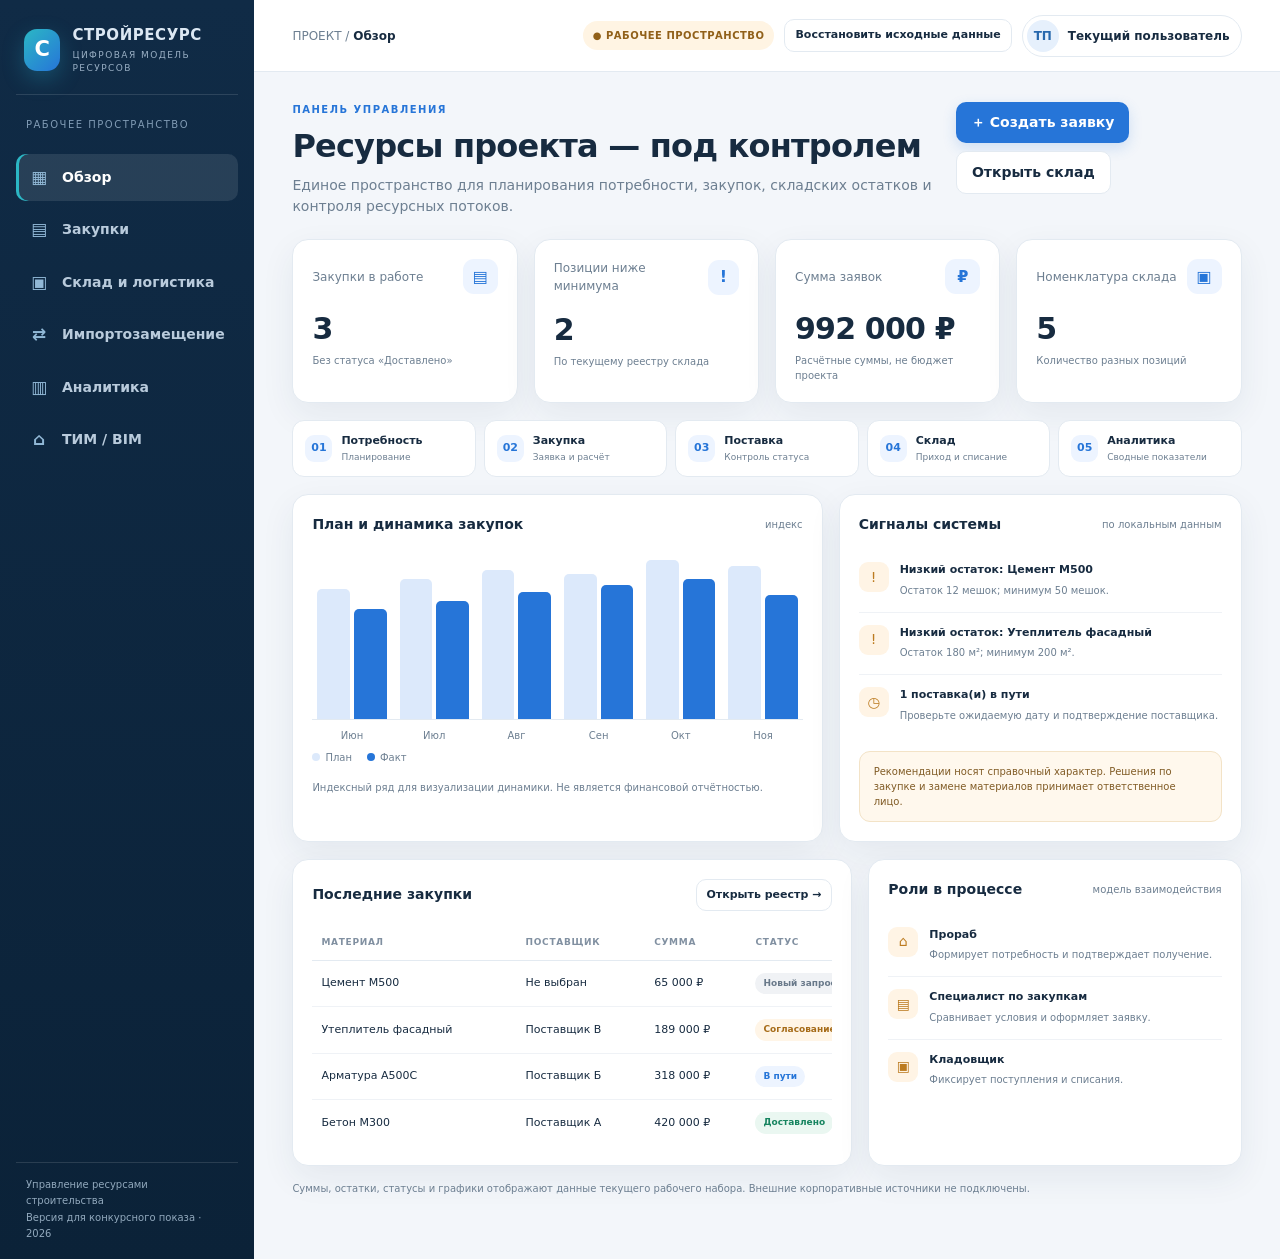
==== commit 498a7150: "Add files via upload" ====
--- a/сайт лифт в будующее/index.html
+++ b/сайт лифт в будующее/index.html
@@ -1,34 +1,267 @@
 <!doctype html>
-<html lang="ru"><head><meta charset="utf-8"><meta name="viewport" content="width=device-width,initial-scale=1"><meta name="theme-color" content="#102b46"><meta name="description" content="СтройРесурс — демонстрационная платформа управления закупками и ресурсами в строительстве"><title>СтройРесурс — Обзор</title><link rel="stylesheet" href="css/style.css"></head>
-<body data-page="dashboard" data-single="false">
-<div class="app"><aside class="sidebar"><div class="brand"><div class="brand-mark">С</div><div><b>СТРОЙРЕСУРС</b><small>ЦИФРОВАЯ МОДЕЛЬ РЕСУРСОВ</small></div></div><div class="nav-label">Рабочее пространство</div><nav class="nav" aria-label="Основная навигация"><a class="nav-link" data-page-link="dashboard" href="index.html"><span class="nav-ico">▦</span>Обзор</a><a class="nav-link" data-page-link="procurement" href="procurement.html"><span class="nav-ico">▤</span>Закупки</a><a class="nav-link" data-page-link="warehouse" href="warehouse.html"><span class="nav-ico">▣</span>Склад и логистика</a><a class="nav-link" data-page-link="substitutes" href="substitutes.html"><span class="nav-ico">⇄</span>Импортозамещение</a><a class="nav-link" data-page-link="analytics" href="analytics.html"><span class="nav-ico">▥</span>Аналитика</a><a class="nav-link" data-page-link="bim" href="bim.html"><span class="nav-ico">⌂</span>ТИМ / BIM</a></nav><div class="side-foot">Демонстрационный прототип<br>Все показатели и записи условные<br>Версия для конкурсного показа · 2026</div></aside>
-<main class="main"><header class="topbar"><div class="crumb">ПРОЕКТ / <strong id="pageTitle">Обзор</strong></div><div class="top-actions"><span class="demo-pill">● ДЕМО-РЕЖИМ</span><button class="btn secondary small" id="resetDemo" type="button">Сбросить демо</button><button class="profile-trigger" id="openProfile" type="button" aria-label="Открыть профиль"><span class="avatar" id="profileAvatar">ДУ</span><span id="profileLabel">Пользователь</span></button></div></header>
+<html lang="ru"><head><meta charset="utf-8"><meta name="viewport" content="width=device-width,initial-scale=1"><meta name="theme-color" content="#102b46"><meta name="description" content="СтройРесурс — платформа управления закупками и ресурсами в строительстве"><title>СтройРесурс — Обзор</title><style>:root{
+ --navy:#102b46;--navy-2:#173d5d;--blue:#2675d8;--cyan:#2bb7c5;--ink:#172b40;--muted:#6d7f91;
+ --bg:#f3f6fa;--line:#e3eaf1;--white:#fff;--green:#16845f;--amber:#ad701b;--red:#bf4b4b;
+ --shadow:0 12px 34px rgba(22,54,83,.07);--radius:16px;
+}
+*{box-sizing:border-box}html{scroll-behavior:smooth}body{margin:0;background:var(--bg);color:var(--ink);font:14px/1.5 Inter,ui-sans-serif,system-ui,-apple-system,"Segoe UI",Arial,sans-serif}button,input,select,textarea{font:inherit}button{cursor:pointer}button:focus-visible,a:focus-visible,input:focus-visible,select:focus-visible{outline:3px solid #b9d7fb;outline-offset:2px}a{color:inherit}
+.app{min-height:100vh;display:grid;grid-template-columns:254px minmax(0,1fr)}
+.sidebar{background:linear-gradient(180deg,var(--navy),#0b2238);color:#dce8f3;padding:24px 16px 16px;display:flex;flex-direction:column;gap:22px;min-height:100vh}
+.brand{display:flex;align-items:center;gap:12px;padding:0 8px 18px;border-bottom:1px solid rgba(255,255,255,.12)}.brand-mark{height:42px;width:42px;border-radius:13px;background:linear-gradient(135deg,var(--cyan),var(--blue));display:grid;place-items:center;color:white;font-size:21px;font-weight:900;box-shadow:0 8px 22px rgba(39,166,197,.3)}.brand b{display:block;font-size:15px;letter-spacing:.55px}.brand small{display:block;color:#9ab0c5;font-size:9px;letter-spacing:1.45px;margin-top:2px}
+.nav-label{font-size:10px;color:#809bb4;text-transform:uppercase;letter-spacing:1.5px;padding:0 10px}.nav{display:grid;gap:5px}.nav-link{display:flex;align-items:center;gap:12px;text-decoration:none;color:#b9cbdc;padding:11px 12px;border-radius:10px;font-weight:650;transition:background .18s,color .18s}.nav-link:hover,.nav-link.active{background:rgba(255,255,255,.1);color:white}.nav-link.active{box-shadow:inset 3px 0 var(--cyan)}.nav-ico{width:22px;text-align:center;font-size:17px;color:#91b8d6}.side-foot{margin-top:auto;padding:14px 10px 0;border-top:1px solid rgba(255,255,255,.12);color:#92a9bd;font-size:10px;line-height:1.65}
+.main{min-width:0}.topbar{height:72px;background:rgba(255,255,255,.94);backdrop-filter:blur(12px);border-bottom:1px solid var(--line);display:flex;align-items:center;justify-content:space-between;padding:0 clamp(16px,3vw,40px);position:sticky;top:0;z-index:5}.crumb{color:var(--muted);font-size:12px}.crumb strong{color:var(--ink);font-weight:750}.top-actions{display:flex;align-items:center;gap:10px}.demo-pill{font-size:10px;font-weight:800;letter-spacing:.5px;color:#916019;background:#fff4e3;padding:7px 10px;border-radius:20px;white-space:nowrap}.profile-trigger{border:1px solid var(--line);background:white;border-radius:30px;padding:4px 11px 4px 4px;display:flex;align-items:center;gap:9px;color:var(--ink);font-size:12px;font-weight:700}.avatar{height:32px;width:32px;border-radius:50%;background:#e6f0fc;color:#2868ad;display:grid;place-items:center;font-weight:850}.content{max-width:1540px;margin:auto;padding:30px clamp(16px,3vw,40px) 52px}.page{display:none}.page.active{display:block;animation:fade .2s ease}@keyframes fade{from{opacity:.6;transform:translateY(4px)}to{opacity:1;transform:none}}
+.page-head{display:flex;justify-content:space-between;align-items:flex-start;gap:18px;margin-bottom:22px}.eyebrow{color:var(--blue);font-size:10px;text-transform:uppercase;letter-spacing:1.5px;font-weight:850}.page-head h1{font-size:clamp(24px,3vw,32px);letter-spacing:-.8px;margin:5px 0}.sub{color:var(--muted);margin:0;max-width:760px}.head-actions{display:flex;gap:8px;flex-wrap:wrap}
+.btn{border:0;background:var(--blue);color:white;border-radius:10px;padding:10px 15px;font-weight:750;box-shadow:0 5px 14px rgba(38,117,216,.18);transition:transform .16s,filter .16s}.btn:hover{transform:translateY(-1px);filter:brightness(.97)}.btn.secondary{background:#fff;color:var(--ink);border:1px solid var(--line);box-shadow:none}.btn.ghost{background:transparent;color:var(--blue);border:1px solid #d9e8f9;box-shadow:none}.btn.danger{background:#fff2f2;color:var(--red);border:1px solid #f1dada;box-shadow:none}.btn.small{padding:7px 10px;font-size:11px}.btn:disabled{opacity:.5;cursor:not-allowed;transform:none}
+.grid{display:grid;gap:16px}.kpis{grid-template-columns:repeat(4,minmax(0,1fr));margin-bottom:17px}.card{background:white;border:1px solid var(--line);border-radius:var(--radius);padding:19px;box-shadow:var(--shadow);min-width:0}.kpi-top,.card-title{display:flex;justify-content:space-between;align-items:center;gap:10px}.kpi-top{color:var(--muted);font-size:12px}.kpi-icon{height:35px;width:35px;border-radius:11px;background:#edf4ff;color:var(--blue);display:grid;place-items:center;font-size:16px;font-weight:800}.kpi-value{font-size:clamp(23px,2.5vw,30px);font-weight:850;letter-spacing:-.8px;margin:12px 0 2px}.kpi-foot{font-size:10px;color:var(--muted)}.good{color:var(--green);font-weight:750}.warn-text{color:var(--amber);font-weight:750}.card-title{margin-bottom:15px}.card-title h3{font-size:14px;margin:0}.card-title span{font-size:10px;color:var(--muted)}
+.workflow{display:grid;grid-template-columns:repeat(5,minmax(0,1fr));gap:8px;margin:0 0 17px}.workflow-step{background:#fff;border:1px solid var(--line);border-radius:12px;padding:12px;display:flex;align-items:center;gap:9px;min-width:0}.workflow-num{height:27px;width:27px;border-radius:9px;background:#edf4ff;color:var(--blue);display:grid;place-items:center;font-weight:850;font-size:11px;flex:0 0 auto}.workflow-step b{font-size:11px;display:block}.workflow-step small{font-size:9px;color:var(--muted);display:block;margin-top:1px}.dashboard-grid{grid-template-columns:1.25fr .95fr;margin-bottom:17px}.bottom-grid{grid-template-columns:1.2fr .8fr}.bars{height:170px;display:flex;align-items:end;gap:13px;padding:10px 5px 0;border-bottom:1px solid var(--line)}.bar-group{height:100%;flex:1;display:flex;align-items:end;gap:4px;position:relative}.bar{flex:1;min-height:4px;background:#dce9fb;border-radius:5px 5px 0 0}.bar.alt{background:var(--blue)}.bar-label{position:absolute;bottom:-24px;width:100%;text-align:center;color:var(--muted);font-size:10px}.legend{display:flex;gap:15px;margin-top:30px;color:var(--muted);font-size:10px}.dot{display:inline-block;width:8px;height:8px;border-radius:50%;background:#dce9fb;margin-right:5px}.dot.blue{background:var(--blue)}.progress-row{margin:14px 0}.progress-head{display:flex;justify-content:space-between;gap:10px;font-size:11px;margin-bottom:7px}.progress-head span:last-child{color:var(--muted)}.track{height:7px;background:#edf1f6;border-radius:10px;overflow:hidden}.fill{height:100%;background:var(--blue);border-radius:10px}.fill.green{background:var(--green)}.fill.orange{background:#e0a044}
+.table-wrap{overflow:auto}table{border-collapse:collapse;width:100%;min-width:580px}th{text-align:left;color:#8190a1;font-size:9px;text-transform:uppercase;letter-spacing:.7px;padding:10px 9px;border-bottom:1px solid var(--line);white-space:nowrap}td{padding:12px 9px;border-bottom:1px solid #eff2f6;font-size:11px;vertical-align:middle}tbody tr:last-child td{border-bottom:0}tbody tr:hover{background:#fafcff}.tag{display:inline-flex;align-items:center;gap:5px;padding:4px 8px;border-radius:20px;background:#eaf7f1;color:var(--green);font-size:9px;font-weight:800;white-space:nowrap}.tag.warn{background:#fff5e7;color:#a66b18}.tag.info{background:#edf4ff;color:var(--blue)}.tag.gray{background:#f0f2f5;color:#69798a}.tag.red{background:#fff0f0;color:var(--red)}
+.alert{display:flex;gap:11px;padding:12px 0;border-bottom:1px solid #eff2f6}.alert:last-child{border:0}.alert-icon{width:30px;height:30px;border-radius:9px;background:#fff4e5;color:#bc7b20;display:grid;place-items:center;flex-shrink:0}.alert b{display:block;font-size:11px}.alert small{color:var(--muted);font-size:10px}.toolbar{display:flex;gap:9px;flex-wrap:wrap;margin-bottom:14px}.field{border:1px solid var(--line);border-radius:9px;padding:9px 11px;background:#fff;color:var(--ink);min-width:140px;max-width:100%}.field:focus,.form-group input:focus,.form-group select:focus{outline:3px solid #dceaff;border-color:#7eafea}.form-grid{display:grid;grid-template-columns:repeat(2,minmax(0,1fr));gap:12px}.form-group label{display:block;color:var(--muted);font-size:10px;margin-bottom:5px}.form-group input,.form-group select{width:100%;border:1px solid var(--line);border-radius:9px;padding:10px;background:white;color:var(--ink)}.form-group input:invalid{border-color:#e2aaaa}.form-actions{display:flex;gap:8px;align-items:center;flex-wrap:wrap;margin-top:14px}.form-error{color:var(--red);font-size:11px;min-height:16px;margin:7px 0 0}.calc-grid{grid-template-columns:1fr .9fr;margin-top:17px}.result{height:100%;min-height:230px;background:linear-gradient(135deg,#f1f7ff,#f8fbff);border:1px solid #dceaff;border-radius:13px;padding:19px;display:flex;flex-direction:column;justify-content:center}.result strong{font-size:clamp(25px,3vw,34px);color:var(--navy);margin:7px 0}.result .muted{font-size:10px}.notice{padding:12px 14px;background:#eef6ff;border:1px solid #dceaff;border-radius:11px;color:#365c85;font-size:10px;margin-top:14px}.notice.warning{background:#fff8ed;border-color:#f3e3c7;color:#805b25}.notice.success{background:#eff9f4;border-color:#d5efdf;color:#276848}.muted{color:var(--muted)}.empty-note{padding:24px;text-align:center;color:var(--muted)}.stock-actions{display:flex;gap:5px;flex-wrap:wrap}.mini-btn{border:1px solid var(--line);background:#fff;color:var(--ink);border-radius:8px;padding:6px 8px;font-size:9px;font-weight:750}.mini-btn:hover{border-color:#a8c7e8;background:#f8fbff}.mini-btn.danger{color:var(--red)}.storage-line{display:flex;align-items:center;gap:7px;font-size:10px;color:var(--muted);margin-top:12px}.storage-dot{width:7px;height:7px;border-radius:50%;background:var(--green)}
+.supplier-grid{grid-template-columns:repeat(3,minmax(0,1fr));margin-top:15px}.supplier{border:1px solid var(--line);border-radius:12px;padding:16px;min-width:0}.supplier.best{border-color:#83c9aa;background:#f7fcf9}.supplier h4{font-size:13px;margin:7px 0}.price{font-size:21px;font-weight:850;margin:12px 0}.checklist{display:grid;gap:9px;margin:12px 0}.check-item{display:flex;gap:9px;align-items:flex-start;font-size:11px;color:var(--ink)}.check-item input{margin-top:2px;accent-color:var(--blue)}.status-line{font-size:11px;font-weight:750;margin-top:10px}.status-line.pending{color:var(--amber)}.status-line.ready{color:var(--green)}
+.process-strip{display:grid;grid-template-columns:repeat(4,minmax(0,1fr));gap:9px;margin:15px 0}.process-item{border:1px solid var(--line);border-radius:11px;padding:12px;background:#fbfcfe}.process-item b{display:block;font-size:11px}.process-item small{display:block;color:var(--muted);font-size:9px;margin-top:4px}.chart-bars{display:flex;align-items:end;gap:12px;height:190px;padding:14px 8px 25px;border-bottom:1px solid var(--line)}.chart-col{flex:1;display:flex;align-items:end;justify-content:center;gap:4px;height:100%;position:relative}.chart-col .bar{max-width:25px}.chart-col small{position:absolute;bottom:-22px;font-size:9px;color:var(--muted)}.legend-row{display:flex;gap:14px;font-size:10px;color:var(--muted);margin-top:28px}
+.bim-controls{display:grid;grid-template-columns:repeat(3,minmax(0,1fr));gap:12px;margin:14px 0}.bim-scene{height:290px;border-radius:13px;background:linear-gradient(135deg,#edf4fa,#d8e6f1);display:grid;place-items:center;overflow:hidden}.bim-scene svg{width:100%;height:100%}.bim-summary{display:grid;grid-template-columns:repeat(3,minmax(0,1fr));gap:9px;margin-top:13px}.metric-chip{background:#f7f9fc;border:1px solid var(--line);border-radius:10px;padding:10px}.metric-chip small{display:block;color:var(--muted);font-size:9px}.metric-chip b{font-size:15px;display:block;margin-top:3px}
+.footer-note{color:var(--muted);font-size:10px;margin-top:15px;line-height:1.6}.toast{position:fixed;right:20px;bottom:20px;background:#173d5d;color:#fff;padding:12px 16px;border-radius:11px;box-shadow:0 12px 30px rgba(16,43,70,.25);z-index:30;max-width:min(380px,calc(100vw - 40px));opacity:0;transform:translateY(8px);pointer-events:none;transition:.2s}.toast.show{opacity:1;transform:none}
+.profile-backdrop{position:fixed;inset:0;background:rgba(7,24,41,.48);display:none;align-items:center;justify-content:center;padding:18px;z-index:40}.profile-backdrop.open{display:flex}.profile-modal{width:min(560px,100%);background:white;border-radius:18px;padding:22px;box-shadow:0 24px 70px rgba(0,0,0,.22);max-height:90vh;overflow:auto}.profile-head{display:flex;justify-content:space-between;gap:12px;align-items:flex-start;margin-bottom:16px}.profile-head h2{font-size:20px;margin:4px 0}.profile-close{border:0;background:#f1f4f7;border-radius:9px;width:34px;height:34px;color:var(--ink)}.profile-grid{display:grid;grid-template-columns:1fr 1fr;gap:12px}.profile-grid .full{grid-column:1/-1}.profile-actions{display:flex;justify-content:flex-end;gap:8px;margin-top:17px}
+.mobile-nav-hint{display:none}.only-mobile{display:none}
+@media(max-width:1100px){.app{grid-template-columns:218px minmax(0,1fr)}.kpis{grid-template-columns:repeat(2,minmax(0,1fr))}.dashboard-grid,.bottom-grid{grid-template-columns:1fr}.supplier-grid{grid-template-columns:1fr}.workflow{grid-template-columns:repeat(3,minmax(0,1fr))}}
+@media(max-width:700px){.app{display:block}.sidebar{min-height:0;padding:11px 12px 8px;gap:10px}.brand{padding:0 4px 10px}.brand-mark{height:35px;width:35px}.nav-label,.side-foot{display:none}.nav{display:flex;overflow-x:auto;gap:4px;padding-bottom:3px;scrollbar-width:thin}.nav-link{white-space:nowrap;width:auto;padding:8px 10px;font-size:10px;flex:0 0 auto}.nav-ico{display:none}.topbar{height:56px;padding:0 13px}.content{padding:19px 12px 35px}.page-head{display:block}.head-actions{margin-top:12px}.top-actions{gap:6px}#resetDemo{display:none}.demo-pill{font-size:8px;padding:6px 7px}.profile-trigger{font-size:0;padding:3px}.profile-trigger .avatar{height:30px;width:30px}.kpis{gap:9px}.card{padding:14px;border-radius:12px}.kpi-value{font-size:22px}.kpi-top{font-size:10px}.workflow{grid-template-columns:1fr 1fr}.workflow-step{padding:9px}.workflow-step b{font-size:10px}.form-grid,.calc-grid{grid-template-columns:1fr}.bim-controls{grid-template-columns:1fr 1fr}.bim-summary{grid-template-columns:1fr 1fr}.toolbar .field{flex:1 1 140px}.profile-grid{grid-template-columns:1fr}.profile-grid .full{grid-column:auto}.profile-modal{padding:17px}.chart-bars{gap:6px}.bars{gap:7px}.only-mobile{display:block}}
+@media(max-width:390px){.kpis{grid-template-columns:1fr 1fr}.workflow{grid-template-columns:1fr}.bim-controls{grid-template-columns:1fr}.topbar .crumb{font-size:10px}.page-head h1{font-size:24px}}
+@media print{.sidebar,.topbar,.head-actions,.toolbar,.btn,.stock-actions,.profile-backdrop,.toast{display:none!important}.app{display:block}.content{max-width:none;padding:0}.page{display:block!important;break-after:page}.card{box-shadow:none;break-inside:avoid}body{background:white}}
+</style></head>
+<body data-page="dashboard" data-single="true">
+<div class="app"><aside class="sidebar"><div class="brand"><div class="brand-mark">С</div><div><b>СТРОЙРЕСУРС</b><small>ЦИФРОВАЯ МОДЕЛЬ РЕСУРСОВ</small></div></div><div class="nav-label">Рабочее пространство</div><nav class="nav" aria-label="Основная навигация"><a class="nav-link" data-page-link="dashboard" href="#dashboard"><span class="nav-ico">▦</span>Обзор</a><a class="nav-link" data-page-link="procurement" href="#procurement"><span class="nav-ico">▤</span>Закупки</a><a class="nav-link" data-page-link="warehouse" href="#warehouse"><span class="nav-ico">▣</span>Склад и логистика</a><a class="nav-link" data-page-link="substitutes" href="#substitutes"><span class="nav-ico">⇄</span>Импортозамещение</a><a class="nav-link" data-page-link="analytics" href="#analytics"><span class="nav-ico">▥</span>Аналитика</a><a class="nav-link" data-page-link="bim" href="#bim"><span class="nav-ico">⌂</span>ТИМ / BIM</a></nav><div class="side-foot">Управление ресурсами строительства<br>Версия для конкурсного показа · 2026</div></aside>
+<main class="main"><header class="topbar"><div class="crumb">ПРОЕКТ / <strong id="pageTitle">Обзор</strong></div><div class="top-actions"><span class="demo-pill">● РАБОЧЕЕ ПРОСТРАНСТВО</span><button class="btn secondary small" id="resetDemo" type="button">Восстановить исходные данные</button><button class="profile-trigger" id="openProfile" type="button" aria-label="Открыть профиль"><span class="avatar" id="profileAvatar">ДУ</span><span id="profileLabel">Пользователь</span></button></div></header>
 <div class="content"><section class="page" data-page-content="dashboard">
-  <div class="page-head"><div><div class="eyebrow">Панель управления</div><h1>Ресурсы проекта — под контролем</h1><p class="sub">Единое демонстрационное пространство для планирования потребности, закупок, складских остатков и контроля ресурсных потоков.</p></div><div class="head-actions"><button class="btn" data-nav-to="procurement">＋ Создать заявку</button><button class="btn secondary" data-nav-to="warehouse">Открыть склад</button></div></div>
-  <div class="grid kpis">
-    <div class="card"><div class="kpi-top">Закупки в работе <span class="kpi-icon">▤</span></div><div class="kpi-value" id="kpiOrders">3</div><div class="kpi-foot">Без статуса «Доставлено»</div></div>
-    <div class="card"><div class="kpi-top">Позиции ниже минимума <span class="kpi-icon">!</span></div><div class="kpi-value" id="kpiLow">2</div><div class="kpi-foot">По демонстрационному складу</div></div>
-    <div class="card"><div class="kpi-top">Сумма заявок <span class="kpi-icon">₽</span></div><div class="kpi-value" id="kpiBudget">992 000 ₽</div><div class="kpi-foot">Условные суммы, не бюджет проекта</div></div>
-    <div class="card"><div class="kpi-top">Номенклатура склада <span class="kpi-icon">▣</span></div><div class="kpi-value" id="kpiStock">5</div><div class="kpi-foot">Количество разных позиций</div></div>
+ <div class="page-head"><div><div class="eyebrow">Панель управления</div><h1>Ресурсы проекта — под контролем</h1><p class="sub">Единое пространство для планирования потребности, закупок, складских остатков и контроля ресурсных потоков.</p></div><div class="head-actions"><button class="btn" data-nav-to="procurement">＋ Создать заявку</button><button class="btn secondary" data-nav-to="warehouse">Открыть склад</button></div></div>
+ <div class="grid kpis">
+ <div class="card"><div class="kpi-top">Закупки в работе <span class="kpi-icon">▤</span></div><div class="kpi-value" id="kpiOrders">3</div><div class="kpi-foot">Без статуса «Доставлено»</div></div>
+ <div class="card"><div class="kpi-top">Позиции ниже минимума <span class="kpi-icon">!</span></div><div class="kpi-value" id="kpiLow">2</div><div class="kpi-foot">По текущему реестру склада</div></div>
+ <div class="card"><div class="kpi-top">Сумма заявок <span class="kpi-icon">₽</span></div><div class="kpi-value" id="kpiBudget">992 000 ₽</div><div class="kpi-foot">Расчётные суммы, не бюджет проекта</div></div>
+ <div class="card"><div class="kpi-top">Номенклатура склада <span class="kpi-icon">▣</span></div><div class="kpi-value" id="kpiStock">5</div><div class="kpi-foot">Количество разных позиций</div></div>
+ </div>
+ <div class="workflow" aria-label="Цепочка управления ресурсами">
+ <div class="workflow-step"><span class="workflow-num">01</span><div><b>Потребность</b><small>Планирование</small></div></div>
+ <div class="workflow-step"><span class="workflow-num">02</span><div><b>Закупка</b><small>Заявка и расчёт</small></div></div>
+ <div class="workflow-step"><span class="workflow-num">03</span><div><b>Поставка</b><small>Контроль статуса</small></div></div>
+ <div class="workflow-step"><span class="workflow-num">04</span><div><b>Склад</b><small>Приход и списание</small></div></div>
+ <div class="workflow-step"><span class="workflow-num">05</span><div><b>Аналитика</b><small>Сводные показатели</small></div></div>
+ </div>
+ <div class="grid dashboard-grid">
+ <div class="card"><div class="card-title"><h3>План и динамика закупок</h3><span>индекс</span></div><div class="bars" aria-label="Столбцы плана и факта"><div class="bar-group"><div class="bar" style="height:82%"></div><div class="bar alt" style="height:69%"></div><span class="bar-label">Июн</span></div><div class="bar-group"><div class="bar" style="height:88%"></div><div class="bar alt" style="height:74%"></div><span class="bar-label">Июл</span></div><div class="bar-group"><div class="bar" style="height:94%"></div><div class="bar alt" style="height:80%"></div><span class="bar-label">Авг</span></div><div class="bar-group"><div class="bar" style="height:91%"></div><div class="bar alt" style="height:84%"></div><span class="bar-label">Сен</span></div><div class="bar-group"><div class="bar" style="height:100%"></div><div class="bar alt" style="height:88%"></div><span class="bar-label">Окт</span></div><div class="bar-group"><div class="bar" style="height:96%"></div><div class="bar alt" style="height:78%"></div><span class="bar-label">Ноя</span></div></div><div class="legend"><span><i class="dot"></i>План</span><span><i class="dot blue"></i>Факт</span></div><p class="footer-note">Индексный ряд для визуализации динамики. Не является финансовой отчётностью.</p></div>
+ <div class="card"><div class="card-title"><h3>Сигналы системы</h3><span>по локальным данным</span></div><div id="dashboardAlerts"><div class="alert"><div class="alert-icon">!</div><div><b>Низкий остаток цемента</b><small>Проверьте необходимость пополнения.</small></div></div></div><div class="notice warning">Рекомендации носят справочный характер. Решения по закупке и замене материалов принимает ответственное лицо.</div></div>
+ </div>
+ <div class="grid bottom-grid">
+ <div class="card"><div class="card-title"><h3>Последние закупки</h3><button class="btn secondary small" data-nav-to="procurement">Открыть реестр →</button></div><div class="table-wrap"><table><thead><tr><th>Материал</th><th>Поставщик</th><th>Сумма</th><th>Статус</th></tr></thead><tbody id="recentOrders"></tbody></table></div></div>
+ <div class="card"><div class="card-title"><h3>Роли в процессе</h3><span>модель взаимодействия</span></div><div class="alert"><div class="alert-icon">⌂</div><div><b>Прораб</b><small>Формирует потребность и подтверждает получение.</small></div></div><div class="alert"><div class="alert-icon">▤</div><div><b>Специалист по закупкам</b><small>Сравнивает условия и оформляет заявку.</small></div></div><div class="alert"><div class="alert-icon">▣</div><div><b>Кладовщик</b><small>Фиксирует поступления и списания.</small></div></div></div>
+ </div>
+ <p class="footer-note">Суммы, остатки, статусы и графики отображают данные текущего рабочего набора. Внешние корпоративные источники не подключены.</p>
+</section>
+
+<section class="page" data-page-content="procurement">
+ <div class="page-head"><div><div class="eyebrow">Управление снабжением</div><h1>Закупки</h1><p class="sub">Реестр заявок, статусы и калькулятор ориентировочной стоимости с учётом доставки.</p></div><div class="head-actions"><button class="btn secondary" data-nav-to="warehouse">Проверить остатки склада</button></div></div>
+ <div class="grid calc-grid">
+ <div class="card"><div class="card-title"><h3>Калькулятор закупки</h3><span>Расчёт стоимости</span></div>
+  <div class="form-grid">
+  <div class="form-group"><label for="calcMaterial">Наименование материала</label><input id="calcMaterial" maxlength="80" value="Цемент М500" placeholder="Например, цемент М500"></div>
+  <div class="form-group"><label for="calcUnit">Единица измерения</label><select id="calcUnit"><option>шт.</option><option selected>мешок</option><option>м²</option><option>м³</option><option>т</option><option>кг</option><option>м</option><option>л</option></select></div>
+  <div class="form-group"><label for="calcQty">Количество</label><input id="calcQty" type="number" min="0.01" max="100000000" step="any" value="100"></div>
+  <div class="form-group"><label for="calcPrice">Цена за единицу, ₽</label><input id="calcPrice" type="number" min="0" max="1000000000" step="any" value="650"></div>
+  <div class="form-group"><label for="calcShipping">Доставка, ₽</label><input id="calcShipping" type="number" min="0" max="1000000000" step="any" value="0"></div>
   </div>
-  <div class="workflow" aria-label="Цепочка управления ресурсами">
-    <div class="workflow-step"><span class="workflow-num">01</span><div><b>Потребность</b><small>Планирование</small></div></div>
-    <div class="workflow-step"><span class="workflow-num">02</span><div><b>Закупка</b><small>Заявка и расчёт</small></div></div>
-    <div class="workflow-step"><span class="workflow-num">03</span><div><b>Поставка</b><small>Контроль статуса</small></div></div>
-    <div class="workflow-step"><span class="workflow-num">04</span><div><b>Склад</b><small>Приход и списание</small></div></div>
-    <div class="workflow-step"><span class="workflow-num">05</span><div><b>Аналитика</b><small>Сводные показатели</small></div></div>
-  </div>
-  <div class="grid dashboard-grid">
-    <div class="card"><div class="card-title"><h3>План и условный факт закупок</h3><span>индекс, демонстрация</span></div><div class="bars" aria-label="Условные столбцы плана и факта"><div class="bar-group"><div class="bar" style="height:82%"></div><div class="bar alt" style="height:69%"></div><span class="bar-label">Июн</span></div><div class="bar-group"><div class="bar" style="height:88%"></div><div class="bar alt" style="height:74%"></div><span class="bar-label">Июл</span></div><div class="bar-group"><div class="bar" style="height:94%"></div><div class="bar alt" style="height:80%"></div><span class="bar-label">Авг</span></div><div class="bar-group"><div class="bar" style="height:91%"></div><div class="bar alt" style="height:84%"></div><span class="bar-label">Сен</span></div><div class="bar-group"><div class="bar" style="height:100%"></div><div class="bar alt" style="height:88%"></div><span class="bar-label">Окт</span></div><div class="bar-group"><div class="bar" style="height:96%"></div><div class="bar alt" style="height:78%"></div><span class="bar-label">Ноя</span></div></div><div class="legend"><span><i class="dot"></i>План</span><span><i class="dot blue"></i>Условный факт</span></div><p class="footer-note">Индексный пример для демонстрации интерфейса. Не является фактической отчётностью.</p></div>
-    <div class="card"><div class="card-title"><h3>Сигналы системы</h3><span>по локальным данным</span></div><div id="dashboardAlerts"><div class="alert"><div class="alert-icon">!</div><div><b>Низкий остаток цемента</b><small>Проверьте необходимость пополнения.</small></div></div></div><div class="notice warning">Рекомендации носят справочный характер. Решения по закупке и замене материалов принимает ответственное лицо.</div></div>
-  </div>
-  <div class="grid bottom-grid">
-    <div class="card"><div class="card-title"><h3>Последние закупки</h3><button class="btn secondary small" data-nav-to="procurement">Открыть реестр →</button></div><div class="table-wrap"><table><thead><tr><th>Материал</th><th>Поставщик</th><th>Сумма</th><th>Статус</th></tr></thead><tbody id="recentOrders"></tbody></table></div></div>
-    <div class="card"><div class="card-title"><h3>Роли в процессе</h3><span>модель взаимодействия</span></div><div class="alert"><div class="alert-icon">⌂</div><div><b>Прораб</b><small>Формирует потребность и подтверждает получение.</small></div></div><div class="alert"><div class="alert-icon">▤</div><div><b>Специалист по закупкам</b><small>Сравнивает условия и оформляет заявку.</small></div></div><div class="alert"><div class="alert-icon">▣</div><div><b>Кладовщик</b><small>Фиксирует поступления и списания.</small></div></div></div>
-  </div>
-  <p class="footer-note">Все суммы, остатки, статусы и графики на этой странице — демонстрационные. Реальные данные организации не подключены.</p>
+  <div class="form-actions"><button class="btn" id="calculateBtn">Рассчитать</button><button class="btn secondary" id="createOrderFromCalc" disabled>Добавить заявку</button><button class="btn ghost" id="copyCalc">Копировать</button></div><p class="form-error" id="calcError" role="alert"></p>
+ </div>
+ <div class="result"><span class="eyebrow">Результат расчёта</span><div id="calcCaption" class="muted">Цемент М500: 100 мешок × 650 ₽</div><strong id="calcTotal">65 000 ₽</strong><span id="calcShippingLine" class="muted">Доставка: 0 ₽</span><p class="footer-note">Расчёт не учитывает налоги, скидки, дополнительные расходы и условия договора. Итог зависит от введённой пользователем цены.</p></div>
+ </div>
+ <div class="card" style="margin-top:17px"><div class="card-title"><h3>Реестр закупок</h3><span id="orderTotal">4 позиции</span></div><div class="toolbar"><input class="field" id="orderSearch" placeholder="Поиск по материалу или поставщику" aria-label="Поиск закупок"><select class="field" id="orderFilter" aria-label="Фильтр по статусу"><option value="">Все статусы</option><option>Новый запрос</option><option>Согласование</option><option>В пути</option><option>Доставлено</option><option>Отменено</option></select><button class="btn secondary small" id="resetOrderFilters">Сбросить фильтры</button></div><div class="table-wrap"><table><thead><tr><th>Материал / дата</th><th>Поставщик</th><th>Количество</th><th>Сумма, ₽</th><th>Статус</th><th>Действие</th></tr></thead><tbody id="ordersBody"></tbody></table></div><div class="notice">Кнопка «Статус →» переводит запись по маршруту: новый запрос → согласование → в пути → доставлено. Изменение статуса не отправляет заказ поставщику.</div></div>
+ <p class="footer-note">Поставщики, суммы и записи реестра вымышлены и предназначены только для показа сценария.</p>
+</section>
+
+<section class="page" data-page-content="warehouse">
+ <div class="page-head"><div><div class="eyebrow">Материальные ресурсы</div><h1>Склад и логистика</h1><p class="sub">Локальный реестр остатков, минимальные запасы, поступления и списания с журналом операций.</p></div><div class="head-actions"><button class="btn secondary" id="exportStock">Экспортировать CSV</button></div></div>
+ <div class="grid kpis" style="grid-template-columns:repeat(2,minmax(0,1fr))"><div class="card"><div class="kpi-top">Номенклатурных позиций <span class="kpi-icon">▣</span></div><div class="kpi-value" id="stockItemCount">5</div><div class="kpi-foot">В локальном реестре</div></div><div class="card"><div class="kpi-top">Ниже минимального запаса <span class="kpi-icon">!</span></div><div class="kpi-value" id="stockLowCount">2</div><div class="kpi-foot">Позиции для проверки</div></div></div>
+ <div class="card"><div class="card-title"><h3>Добавить или пополнить материал</h3><span>поля обязательны</span></div><form id="stockForm"><div class="form-grid">
+ <div class="form-group"><label for="newStockName">Материал</label><input id="newStockName" maxlength="80" required placeholder="Например, сухая смесь"></div>
+ <div class="form-group"><label for="newStockUnit">Единица измерения</label><select id="newStockUnit"><option>шт.</option><option>мешок</option><option>м²</option><option>м³</option><option>т</option><option>кг</option><option>м</option><option>л</option></select></div>
+ <div class="form-group"><label for="newStockQty">Количество к добавлению</label><input id="newStockQty" type="number" min="0" max="100000000" step="any" value="1" required></div>
+ <div class="form-group"><label for="newStockMin">Минимальный запас</label><input id="newStockMin" type="number" min="0" max="100000000" step="any" value="0" required></div>
+ </div><div class="form-actions"><button class="btn" type="submit">Сохранить на складе</button></div><p class="form-error" id="stockFormError" role="alert"></p></form></div>
+ <div class="card" style="margin-top:17px"><div class="card-title"><h3>Остатки на складе</h3><span id="stockRows">5 позиций</span></div><div class="toolbar"><input class="field" id="stockSearch" placeholder="Найти материал…" aria-label="Поиск по складу"><select class="field" id="stockFilter" aria-label="Фильтр остатков"><option value="">Все остатки</option><option value="low">Ниже минимума</option><option value="normal">В норме</option></select><button class="btn secondary small" id="resetStockFilters">Сбросить фильтры</button></div><div class="table-wrap"><table><thead><tr><th>Материал</th><th>Ед.</th><th>Остаток</th><th>Минимум</th><th>Состояние</th><th>Операции</th></tr></thead><tbody id="stockBody"></tbody></table></div><div class="notice warning">Списание больше доступного остатка блокируется. Приход, списание и изменение минимума записываются в локальный журнал браузера.</div></div>
+ <div class="card" style="margin-top:17px"><div class="card-title"><h3>Журнал операций</h3><span>последние записи</span></div><div id="stockLog" class="muted" style="font-size:11px">Операций пока нет.</div></div>
+ <div class="storage-line" id="storageStatus"><span class="storage-dot"></span>Локальное сохранение доступно на этом устройстве</div>
+ <p class="footer-note">Данные сохраняются только в локальном хранилище текущего браузера. Серверная база, синхронизация с другими пользователями и связь с 1С не подключены.</p>
+</section>
+
+<section class="page" data-page-content="substitutes">
+ <div class="page-head"><div><div class="eyebrow">Технологическая независимость</div><h1>Импортозамещение</h1><p class="sub">Текущий лист сравнения характеристик. Система помогает структурировать проверку, но не объявляет материалы взаимозаменяемыми автоматически.</p></div><div class="head-actions"><button class="btn secondary" id="openEpd">Открыть каталог EPD Portal ↗</button></div></div>
+ <div class="process-strip" aria-label="Предлагаемый регламент проверки аналога"><div class="process-item"><b>01 · Идентификация</b><small>Артикул, назначение, параметры исходного материала</small></div><div class="process-item"><b>02 · Сопоставление</b><small>Сверка характеристик и допусков по проекту</small></div><div class="process-item"><b>03 · Документы</b><small>ГОСТ/ТУ, паспорта, сертификаты и условия применения</small></div><div class="process-item"><b>04 · Согласование</b><small>Решение проектировщика и ответственного специалиста</small></div></div>
+ <div class="card"><div class="card-title"><h3>Выбор категории для сравнения</h3><span>Параметры сравнения</span></div><div class="toolbar"><select class="field" id="substituteType" aria-label="Категория материала"><option value="insulation">Теплоизоляция фасада</option><option value="cable">Кабельная продукция</option><option value="paint">Фасадное покрытие</option><option value="concrete">Бетонная смесь</option><option value="steel">Арматурная сталь</option><option value="cement">Цемент</option></select><span class="tag warn">Кандидат на проверку, не одобренный аналог</span></div>
+ <div class="grid supplier-grid"><div class="supplier"><small class="muted">Исходная позиция</small><h4 id="substituteA">Материал А · исходный вариант</h4><div class="price">А</div><small class="muted">Обозначение исходной позиции</small></div><div class="supplier best"><small class="muted">Потенциальная замена</small><h4 id="substituteB">Материал Б · кандидат для проверки</h4><div class="price">Б</div><small class="muted">Требует технической проверки</small></div><div class="supplier"><small class="muted">Область применения</small><h4 id="substituteTitle">Теплоизоляция фасада</h4><div class="price" style="font-size:17px">Сверка параметров</div><small class="muted" id="substituteUnit">Ед. сравнения: м²</small></div></div>
+ <div class="card-title" style="margin-top:20px"><h3>Сравнительная матрица</h3><span>Сравниваемые параметры</span></div><div class="table-wrap"><table><thead><tr><th>Критерий</th><th>Исходный материал</th><th>Кандидат</th></tr></thead><tbody id="substituteTable"></tbody></table></div>
+ <div class="notice warning">Примерные значения не относятся к конкретным производителям и не являются технической документацией. Совпадение по отдельным параметрам не доказывает эквивалентность. Требуется сверка ГОСТ/ТУ, проекта, условий эксплуатации, пожарных характеристик, паспортов и сертификатов.</div>
+ </div>
+ <div class="card" style="margin-top:17px"><div class="card-title"><h3>Чек-лист экспертной проверки</h3><span>отметьте выполненные проверки</span></div><div class="checklist"><label class="check-item"><input type="checkbox" data-check> Сверены ГОСТ/ТУ и нормативные требования проекта</label><label class="check-item"><input type="checkbox" data-check> Проверены все ключевые технические характеристики и допуски</label><label class="check-item"><input type="checkbox" data-check> Проверены пожарные, санитарные и эксплуатационные требования</label><label class="check-item"><input type="checkbox" data-check> Получены и проверены паспорта, сертификаты и протоколы</label><label class="check-item"><input type="checkbox" data-check> Получено согласование проектировщика / ответственного специалиста</label></div><div class="status-line pending" id="substituteCheckStatus">Проверено пунктов: 0 из 5. До согласования остаются проверки.</div><div class="form-actions"><button class="btn secondary" id="resetSubstituteChecks">Сбросить чек-лист</button></div></div>
+ <p class="footer-note">EPD Portal содержит экологические декларации продукции. Наличие EPD не подтверждает техническую взаимозаменяемость. Поиск и автоматическая проверка сертификатов не подключены.</p>
+</section>
+
+<section class="page" data-page-content="analytics">
+ <div class="page-head"><div><div class="eyebrow">Эффективность проекта</div><h1>Аналитика</h1><p class="sub">Сводные показатели на основе реестра закупок и складских данных.</p></div><div class="head-actions"><button class="btn secondary" id="printReport">Печать отчёта</button></div></div>
+ <div class="grid kpis">
+ <div class="card"><div class="kpi-top">Заявки в работе <span class="kpi-icon">▤</span></div><div class="kpi-value" id="analyticsActive">3</div><div class="kpi-foot">Без статуса «Доставлено»</div></div>
+ <div class="card"><div class="kpi-top">Всего заявок <span class="kpi-icon">№</span></div><div class="kpi-value" id="analyticsOrders">4</div><div class="kpi-foot">Локальный реестр</div></div>
+ <div class="card"><div class="kpi-top">Сумма заявок <span class="kpi-icon">₽</span></div><div class="kpi-value" id="analyticsTotal">992 000 ₽</div><div class="kpi-foot">Расчётные суммы</div></div>
+ <div class="card"><div class="kpi-top">Низкий складской запас <span class="kpi-icon">!</span></div><div class="kpi-value" id="analyticsLow">2</div><div class="kpi-foot">Позиции ниже заданного минимума</div></div>
+ </div>
+ <div class="grid dashboard-grid">
+ <div class="card"><div class="card-title"><h3>План / динамика</h3><span>индекс, не рубли</span></div><div class="chart-bars" id="analyticsChart"></div><div class="legend-row"><span><i class="dot"></i>План</span><span><i class="dot blue"></i>Факт</span></div><p class="footer-note">Ряд сформирован для отображения динамики и не рассчитывается по внешним закупочным системам.</p></div>
+ <div class="card"><div class="card-title"><h3>Как читать показатели</h3><span>методика</span></div><div class="progress-row"><div class="progress-head"><span>Активность закупок</span><b>Число незавершённых заявок</b></div><div class="track"><div class="fill" style="width:65%"></div></div></div><div class="progress-row"><div class="progress-head"><span>Риск дефицита</span><b>Остаток ≤ минимума</b></div><div class="track"><div class="fill orange" style="width:40%"></div></div></div><div class="progress-row"><div class="progress-head"><span>Объём заявок</span><b>Сумма введённых значений</b></div><div class="track"><div class="fill green" style="width:78%"></div></div></div><div class="notice">Полосы — иллюстрация интерфейса. Количественные показатели обновляются из локальных записей, но не подтверждают экономический эффект.</div></div>
+ </div>
+ <div class="card"><div class="card-title"><h3>Предлагаемые KPI для реального пилота</h3><span>формулы, а не заявленные результаты</span></div><div class="table-wrap"><table><thead><tr><th>Показатель</th><th>Как измерять</th><th>Что потребуется</th></tr></thead><tbody><tr><td>Доля поставок в срок</td><td>Поставки в срок / все поставки × 100%</td><td>Плановые и фактические даты</td></tr><tr><td>Оборачиваемость запасов</td><td>Расход за период / средний запас</td><td>Движение и остатки по номенклатуре</td></tr><tr><td>Отклонение расхода</td><td>(Факт − план) / план × 100%</td><td>Ресурсная ведомость и списания</td></tr><tr><td>Время обработки заявки</td><td>Дата согласования − дата создания</td><td>История статусов с отметками времени</td></tr></tbody></table></div></div>
+ <p class="footer-note">Экономия, сокращение простоев и иные эффекты не заявляются как достигнутые: для их подтверждения нужен пилот и сопоставимые фактические данные.</p>
+</section>
+
+<section class="page" data-page-content="bim">
+ <div class="page-head"><div><div class="eyebrow">Цифровая модель объекта</div><h1>ТИМ / BIM</h1><p class="sub">Параметрическая схема здания и упрощённая оценка ресурсной потребности для связи модели с закупками.</p></div><div class="head-actions"><button class="btn secondary" data-nav-to="procurement">Перейти к заявкам</button></div></div>
+ <div class="grid dashboard-grid">
+ <div class="card"><div class="card-title"><h3>Параметры здания</h3><span>допустимые диапазоны указаны ниже</span></div><div class="bim-controls"><div class="form-group"><label for="bimLength">Длина, м (5–200)</label><input id="bimLength" type="number" min="5" max="200" value="30"></div><div class="form-group"><label for="bimWidth">Ширина, м (5–100)</label><input id="bimWidth" type="number" min="5" max="100" value="18"></div><div class="form-group"><label for="bimFloors">Этажность (1–30)</label><input id="bimFloors" type="number" min="1" max="30" value="5"></div></div><div class="bim-scene"><svg id="bimSvg" viewBox="0 0 520 260" role="img" aria-label="Параметрическая схематичная модель здания"></svg></div><div class="bim-summary"><div class="metric-chip"><small>Пятно застройки</small><b id="bimArea">540 м²</b></div><div class="metric-chip"><small>Расчётная общая площадь</small><b id="bimTotalArea">2 700 м²</b></div><div class="metric-chip"><small>Этажность</small><b id="bimFloorsOut">5</b></div></div><div class="notice" id="bimMetrics">Модель рассчитывается по введённым параметрам.</div></div>
+ <div class="card"><div class="card-title"><h3>Ресурсная ведомость</h3><span>расчётные коэффициенты</span></div><div class="progress-row"><div class="progress-head"><span>Бетон</span><b id="bimConcrete">675 м³</b></div><div class="track"><div class="fill" style="width:72%"></div></div></div><div class="progress-row"><div class="progress-head"><span>Арматура</span><b id="bimSteel">121,5 т</b></div><div class="track"><div class="fill green" style="width:54%"></div></div></div><div class="notice warning">Упрощённые коэффициенты: 0,25 м³ бетона и 0,045 т арматуры на 1 м² общей площади. Это не проектный расчёт, не спецификация и не извлечение данных из IFC.</div><div class="form-actions"><button class="btn" id="addConcreteOrder">Добавить заявку на бетон</button><button class="btn secondary" id="addSteelOrder">Добавить заявку на арматуру</button></div><p class="footer-note">Заявки создаются без цены и поставщика — как черновые потребности для последующей проверки.</p></div>
+ </div>
+ <div class="notice warning">Импорт IFC, чтение свойств элементов, связь с Revit/Renga/Pilot-BIM и автоматическое обновление модели не подключены. Отображается схематичная параметрическая визуализация.</div>
 </section>
 </div></main></div>
 <div class="toast" id="toast" role="status" aria-live="polite"></div>
 <div class="profile-backdrop" id="profileBackdrop" aria-hidden="true"><div class="profile-modal" role="dialog" aria-modal="true" aria-labelledby="profileTitle"><div class="profile-head"><div><div class="eyebrow">Учётная запись</div><h2 id="profileTitle">Профиль пользователя</h2></div><button class="profile-close" id="closeProfile" type="button" aria-label="Закрыть">✕</button></div><div class="profile-grid"><div class="form-group full"><label for="profile_name">ФИО / имя пользователя</label><input id="profile_name" maxlength="100" autocomplete="name"></div><div class="form-group"><label for="profile_role">Должность / роль</label><input id="profile_role" maxlength="100"></div><div class="form-group"><label for="profile_org">Организация</label><input id="profile_org" maxlength="120"></div><div class="form-group"><label for="profile_email">Электронная почта</label><input id="profile_email" type="email" maxlength="120" autocomplete="email"></div><div class="form-group"><label for="profile_phone">Телефон</label><input id="profile_phone" type="tel" maxlength="40" autocomplete="tel"></div></div><div class="notice">Профиль хранится локально в браузере. Авторизация, серверная учётная запись и синхронизация между устройствами не подключены.</div><div class="profile-actions"><button class="btn secondary" id="cancelProfile" type="button">Отмена</button><button class="btn" id="saveProfile" type="button">Сохранить изменения</button></div></div></div>
-<script src="js/app.js"></script></body></html>+<script>'use strict';
+(() => {
+ const STORAGE_KEY = 'stroiresurs_competition_v3';
+ const PROFILE_KEY = 'stroiresurs_profile_v1';
+ const titles = {dashboard:'Обзор', procurement:'Закупки', warehouse:'Склад и логистика', substitutes:'Импортозамещение', analytics:'Аналитика', bim:'ТИМ / BIM'};
+ const initialStock = [
+ {id:1,name:'Цемент М500',unit:'мешок',qty:12,min:50},
+ {id:2,name:'Арматура А500С',unit:'т',qty:4.5,min:2},
+ {id:3,name:'Кирпич керамический',unit:'шт.',qty:2400,min:1000},
+ {id:4,name:'Утеплитель фасадный',unit:'м²',qty:180,min:200},
+ {id:5,name:'Бетон М300',unit:'м³',qty:22,min:10}
+ ];
+ const initialOrders = [
+ {id:1001,material:'Бетон М300',supplier:'Поставщик А',qty:120,unit:'м³',amount:420000,status:'Доставлено',date:'06.11.2026',note:'Запись реестра'},
+ {id:1002,material:'Арматура А500С',supplier:'Поставщик Б',qty:4.5,unit:'т',amount:318000,status:'В пути',date:'06.11.2026',note:'Запись реестра'},
+ {id:1003,material:'Утеплитель фасадный',supplier:'Поставщик В',qty:180,unit:'м²',amount:189000,status:'Согласование',date:'05.11.2026',note:'Запись реестра'},
+ {id:1004,material:'Цемент М500',supplier:'Не выбран',qty:100,unit:'мешок',amount:65000,status:'Новый запрос',date:'05.11.2026',note:'Запись реестра'}
+ ];
+ const demoChart = [
+ {m:'Июн',plan:82,fact:69},{m:'Июл',plan:88,fact:74},{m:'Авг',plan:94,fact:80},
+ {m:'Сен',plan:91,fact:84},{m:'Окт',plan:100,fact:88},{m:'Ноя',plan:96,fact:78}
+ ];
+ const substituteData = {
+ insulation:{title:'Теплоизоляция фасада',a:'Материал А · исходный вариант',b:'Материал Б · кандидат для проверки',unit:'м²',fields:[['Назначение','Наружная теплоизоляция','Наружная теплоизоляция'],['Теплопроводность, Вт/(м·К)','0,036','0,037'],['Плотность, кг/м³','135','140'],['Прочность на сжатие, кПа','30','35'],['Пожарные характеристики','Проверить документы','Проверить документы'],['Норматив / сертификаты','Требует проверки','Требует проверки']]},
+ cable:{title:'Кабельная продукция',a:'Материал А · исходный вариант',b:'Материал Б · кандидат для проверки',unit:'м',fields:[['Назначение','Силовая линия','Силовая линия'],['Номинальное напряжение','0,66 кВ','0,66 кВ'],['Число жил','3','3'],['Сечение','3 × 2,5 мм²','3 × 2,5 мм²'],['Пожарное исполнение','Проверить маркировку','Проверить маркировку'],['Норматив / сертификаты','Требует проверки','Требует проверки']]},
+ paint:{title:'Фасадное покрытие',a:'Материал А · исходный вариант',b:'Материал Б · кандидат для проверки',unit:'л',fields:[['Назначение','Фасадная окраска','Фасадная окраска'],['Расход, л/м²','0,18','0,20'],['Паропроницаемость','Сверить техлист','Сверить техлист'],['Стойкость к осадкам','Сверить техлист','Сверить техлист'],['Пожарные характеристики','Проверить документы','Проверить документы'],['Норматив / сертификаты','Требует проверки','Требует проверки']]},
+ concrete:{title:'Бетонная смесь',a:'Материал А · исходный вариант',b:'Материал Б · кандидат для проверки',unit:'м³',fields:[['Назначение','Конструкционный бетон','Конструкционный бетон'],['Класс прочности','B25','B25'],['Морозостойкость','F150 · проверить','F150 · проверить'],['Водонепроницаемость','W6 · проверить','W6 · проверить'],['Подвижность','Проверить П-класс','Проверить П-класс'],['Норматив / паспорт','Требует проверки','Требует проверки']]},
+ steel:{title:'Арматурная сталь',a:'Материал А · исходный вариант',b:'Материал Б · кандидат для проверки',unit:'т',fields:[['Назначение','Армирование ЖБК','Армирование ЖБК'],['Класс арматуры','А500С','А500С'],['Диаметр','Сверить ведомость','Сверить ведомость'],['Свариваемость','Подтвердить паспортом','Подтвердить паспортом'],['Механические свойства','Проверить сертификат','Проверить сертификат'],['Норматив / сертификаты','Требует проверки','Требует проверки']]},
+ cement:{title:'Цемент',a:'Материал А · исходный вариант',b:'Материал Б · кандидат для проверки',unit:'мешок',fields:[['Назначение','Общестроительные работы','Общестроительные работы'],['Класс прочности','Сверить маркировку','Сверить маркировку'],['Срок хранения','Проверить дату','Проверить дату'],['Минералогический состав','Сверить паспорт','Сверить паспорт'],['Условия хранения','Сверить регламент','Сверить регламент'],['Норматив / сертификаты','Требует проверки','Требует проверки']]}
+ };
+ const readJson = (key, fallback) => { try { const raw=localStorage.getItem(key); return raw ? JSON.parse(raw) : fallback; } catch { return fallback; } };
+ const loaded = readJson(STORAGE_KEY, null);
+ let state = loaded && Array.isArray(loaded.stock) && Array.isArray(loaded.orders) ? loaded : {stock:initialStock.map(x=>({...x})),orders:initialOrders.map(x=>({...x})),operations:[]};
+ let lastCalculation = null;
+ let toastTimer = null;
+ const $ = id => document.getElementById(id);
+ const has = id => !!$(id);
+ const fmt = n => Number(n||0).toLocaleString('ru-RU',{maximumFractionDigits:2});
+ const esc = s => String(s).replace(/[&<>"']/g,c=>({'&':'&amp;','<':'&lt;','>':'&gt;','"':'&quot;',"'":'&#39;'}[c]));
+ function saveState(){ try { localStorage.setItem(STORAGE_KEY,JSON.stringify(state)); updateStorageStatus(true); return true; } catch(e) { updateStorageStatus(false); toast('Не удалось сохранить изменения в этом браузере.'); return false; } }
+ function toast(message){ const el=$('toast'); if(!el)return; el.textContent=message; el.classList.add('show'); clearTimeout(toastTimer); toastTimer=setTimeout(()=>el.classList.remove('show'),2800); }
+ function updateStorageStatus(ok){ const el=$('storageStatus'); if(!el)return; el.innerHTML=ok?'<span class="storage-dot"></span>Локальное сохранение доступно на этом устройстве':'<span class="storage-dot" style="background:#bf4b4b"></span>Локальное сохранение недоступно'; }
+ function currentPage(){return document.body.dataset.page || (location.hash.slice(1) || 'dashboard');}
+ function setActivePage(id){document.querySelectorAll('[data-page-link]').forEach(a=>a.classList.toggle('active',a.dataset.pageLink===id));document.querySelectorAll('[data-page-content]').forEach(s=>s.classList.toggle('active',s.dataset.pageContent===id));const title=$( 'pageTitle');if(title)title.textContent=titles[id]||'Обзор';}
+ function navigate(id){if(!titles[id])return;if(document.body.dataset.single==='true'){setActivePage(id);history.replaceState(null,'','#'+id);window.scrollTo({top:0,behavior:'smooth'});if(id==='warehouse')renderStock();if(id==='analytics')renderAnalytics();if(id==='bim')updateBim();}else{const link=document.querySelector(`[data-page-link="${id}"]`);if(link)location.href=link.href;}}
+ document.querySelectorAll('[data-page-link]').forEach(a=>a.addEventListener('click',e=>{if(document.body.dataset.single==='true'){e.preventDefault();navigate(a.dataset.pageLink);}}));
+ document.querySelectorAll('[data-nav-to]').forEach(b=>b.addEventListener('click',()=>navigate(b.dataset.navTo)));
+ setActivePage(currentPage());
+
+ function updateDashboard(){
+ const active=state.orders.filter(o=>o.status!=='Доставлено').length;
+ const low=state.stock.filter(x=>x.qty<=x.min).length;
+ const sum=state.orders.reduce((s,o)=>s+(Number(o.amount)||0),0);
+ if(has('kpiOrders'))$('kpiOrders').textContent=active;
+ if(has('kpiLow'))$('kpiLow').textContent=low;
+ if(has('kpiBudget'))$('kpiBudget').textContent=fmt(sum)+' ₽';
+ if(has('kpiStock'))$('kpiStock').textContent=state.stock.length;
+ if(has('recentOrders')){
+  const root=$('recentOrders');root.replaceChildren();
+  state.orders.slice().sort((a,b)=>b.id-a.id).slice(0,5).forEach(o=>{const tr=document.createElement('tr');tr.innerHTML=`<td>${esc(o.material)}</td><td>${esc(o.supplier)}</td><td>${fmt(o.amount)} ₽</td><td>${statusTag(o.status)}</td>`;root.appendChild(tr);});
+  if(!state.orders.length)root.innerHTML='<tr><td colspan="4" class="empty-note">Закупок пока нет.</td></tr>';
+ }
+ if(has('dashboardAlerts')){
+  const root=$('dashboardAlerts');root.replaceChildren();
+  const lowItems=state.stock.filter(x=>x.qty<=x.min);
+  lowItems.slice(0,3).forEach(x=>addAlert(root,'!','Низкий остаток: '+x.name,`Остаток ${fmt(x.qty)} ${x.unit}; минимум ${fmt(x.min)} ${x.unit}.`));
+  const transit=state.orders.filter(o=>o.status==='В пути');
+  if(transit.length)addAlert(root,'◷',`${transit.length} поставка(и) в пути`,'Проверьте ожидаемую дату и подтверждение поставщика.');
+  if(!root.children.length)addAlert(root,'✓','Критичных сигналов нет','По текущим текущим данным предупреждений нет.');
+ }
+ }
+ function addAlert(root,icon,title,desc){const div=document.createElement('div');div.className='alert';const ic=document.createElement('div');ic.className='alert-icon';ic.textContent=icon;const body=document.createElement('div');const b=document.createElement('b');b.textContent=title;const small=document.createElement('small');small.textContent=desc;body.append(b,small);div.append(ic,body);root.appendChild(div);}
+ function statusTag(status){const cls=status==='Доставлено'?'':status==='В пути'?'info':status==='Согласование'?'warn':status==='Отменено'?'red':'gray';return `<span class="tag ${cls}">${esc(status)}</span>`;}
+
+ function calculate(){
+ const name=($('calcMaterial')?.value||'').trim();const qty=Number($('calcQty')?.value);const price=Number($('calcPrice')?.value);const shipping=Number($('calcShipping')?.value||0);const unit=$('calcUnit')?.value||'шт.';const err=$('calcError');
+ if(!name||name.length>80||!Number.isFinite(qty)||qty<=0||qty>1e8||!Number.isFinite(price)||price<0||price>1e9||!Number.isFinite(shipping)||shipping<0||shipping>1e9){if(err)err.textContent='Проверьте материал, количество, цену и доставку. Количество должно быть больше нуля.';return false;}
+ const goods=qty*price,total=goods+shipping;if(!Number.isFinite(total)||total>1e15){if(err)err.textContent='Итоговая сумма превышает допустимый диапазон.';return false;}
+ lastCalculation={name,qty,price,shipping,unit,total};if(err)err.textContent='';if(has('calcCaption'))$('calcCaption').textContent=`${name}: ${fmt(qty)} ${unit} × ${fmt(price)} ₽`;
+ if(has('calcTotal'))$('calcTotal').textContent=fmt(total)+' ₽';if(has('calcShippingLine'))$('calcShippingLine').textContent='Доставка: '+fmt(shipping)+' ₽';
+ if(has('createOrderFromCalc'))$('createOrderFromCalc').disabled=false;return true;
+ }
+ function addOrder(order){state.orders.push({...order,id:Date.now()+Math.floor(Math.random()*1000),date:new Date().toLocaleDateString('ru-RU'),status:'Новый запрос'});saveState();renderOrders();updateDashboard();toast('Заявка добавлена в реестр.');}
+ function createOrderFromCalc(){if(!lastCalculation&&!calculate())return;if(!lastCalculation)return;const c=lastCalculation;addOrder({material:c.name,supplier:'Не выбран',qty:c.qty,unit:c.unit,amount:c.total,status:'Новый запрос',note:'Создано из калькулятора'});}
+ function renderOrders(){const body=$('ordersBody');if(!body)return;const q=($('orderSearch')?.value||'').trim().toLocaleLowerCase('ru');const f=$('orderFilter')?.value||'';const list=state.orders.filter(o=>(!q||[o.material,o.supplier,o.status].join(' ').toLocaleLowerCase('ru').includes(q))&&(!f||o.status===f));body.replaceChildren();list.forEach(o=>{const tr=document.createElement('tr');tr.innerHTML=`<td><b>${esc(o.material)}</b><br><small class="muted">${esc(o.date||'')}</small></td><td>${esc(o.supplier)}</td><td>${fmt(o.qty)} ${esc(o.unit)}</td><td>${fmt(o.amount)} ₽</td><td>${statusTag(o.status)}</td><td><button class="mini-btn" data-order-next="${o.id}">Статус →</button></td>`;body.appendChild(tr);});if(!list.length)body.innerHTML='<tr><td colspan="6" class="empty-note">По заданным условиям записи не найдены.</td></tr>';if($('orderTotal'))$('orderTotal').textContent=`Показано ${list.length} из ${state.orders.length}`;}
+ const statusFlow=['Новый запрос','Согласование','В пути','Доставлено'];
+ function nextOrderStatus(id){const o=state.orders.find(x=>x.id===id);if(!o)return;const i=statusFlow.indexOf(o.status);o.status=statusFlow[Math.min(i+1,statusFlow.length-1)];saveState();renderOrders();updateDashboard();toast('Статус заявки: '+o.status);}
+ $('ordersBody')?.addEventListener('click',e=>{const b=e.target.closest('[data-order-next]');if(b)nextOrderStatus(Number(b.dataset.orderNext));});
+ $('orderSearch')?.addEventListener('input',renderOrders);$('orderFilter')?.addEventListener('change',renderOrders);$('resetOrderFilters')?.addEventListener('click',()=>{if($('orderSearch'))$('orderSearch').value='';if($('orderFilter'))$('orderFilter').value='';renderOrders();});
+ $('calculateBtn')?.addEventListener('click',calculate);$('createOrderFromCalc')?.addEventListener('click',createOrderFromCalc);
+ $('copyCalc')?.addEventListener('click',async()=>{if(!lastCalculation&&!calculate())return;const c=lastCalculation;if(!c)return;const text=`${c.name}: ${fmt(c.qty)} ${c.unit} × ${fmt(c.price)} ₽ + доставка ${fmt(c.shipping)} ₽ = ${fmt(c.total)} ₽`;try{await navigator.clipboard.writeText(text);toast('Расчёт скопирован.');}catch{toast(text);}});
+ ['calcMaterial','calcQty','calcPrice','calcShipping','calcUnit'].forEach(id=>$(id)?.addEventListener('input',()=>{lastCalculation=null;if($('createOrderFromCalc'))$('createOrderFromCalc').disabled=true;}));
+
+ function operation(type,item,qty){state.operations.unshift({id:Date.now(),date:new Date().toLocaleString('ru-RU'),type,item,qty});state.operations=state.operations.slice(0,20);}
+ function renderStock(){const body=$('stockBody');if(!body)return;const q=($('stockSearch')?.value||'').trim().toLocaleLowerCase('ru');const f=$('stockFilter')?.value||'';const list=state.stock.filter(x=>x.name.toLocaleLowerCase('ru').includes(q)&&(!f||(f==='low'?x.qty<=x.min:x.qty>x.min)));body.replaceChildren();list.forEach(x=>{const tr=document.createElement('tr');tr.innerHTML=`<td><b>${esc(x.name)}</b></td><td>${esc(x.unit)}</td><td><b>${fmt(x.qty)}</b></td><td>${fmt(x.min)}</td><td>${x.qty<=x.min?'<span class="tag warn">Ниже минимума</span>':'<span class="tag">В норме</span>'}</td><td><div class="stock-actions"><button class="mini-btn" data-stock-op="in" data-id="${x.id}">Приход</button><button class="mini-btn" data-stock-op="out" data-id="${x.id}">Списание</button><button class="mini-btn" data-stock-op="min" data-id="${x.id}">Мин.</button><button class="mini-btn danger" data-stock-op="delete" data-id="${x.id}">Удалить</button></div></td>`;body.appendChild(tr);});if(!list.length)body.innerHTML='<tr><td colspan="6" class="empty-note">По заданным условиям материалы не найдены.</td></tr>';if($('stockRows'))$('stockRows').textContent=`Показано ${list.length} из ${state.stock.length}`;if($('stockItemCount'))$('stockItemCount').textContent=state.stock.length;if($('stockLowCount'))$('stockLowCount').textContent=state.stock.filter(x=>x.qty<=x.min).length;renderOperations();updateDashboard();}
+ function renderOperations(){const root=$('stockLog');if(!root)return;root.replaceChildren();if(!state.operations.length){root.textContent='Операций пока нет. Добавьте материал, приход или списание.';return;}state.operations.slice(0,8).forEach(op=>{const p=document.createElement('p');p.style.margin='7px 0';p.textContent=`${op.date} · ${op.type}: ${op.item} — ${fmt(op.qty)}`;root.appendChild(p);});}
+ function submitStockForm(e){e.preventDefault();const name=$('newStockName').value.trim();const unit=$('newStockUnit').value;const qty=Number($('newStockQty').value);const min=Number($('newStockMin').value);const err=$('stockFormError');if(!name||name.length>80||!Number.isFinite(qty)||qty<0||qty>1e8||!Number.isFinite(min)||min<0||min>1e8){err.textContent='Введите название и корректные неотрицательные количества.';return;}const found=state.stock.find(x=>x.name.toLocaleLowerCase('ru')===name.toLocaleLowerCase('ru')&&x.unit===unit);if(found){found.qty=Math.round((found.qty+qty)*100)/100;found.min=min;operation('Пополнение / изменение минимума',name,qty);}else{state.stock.push({id:Date.now(),name,unit,qty,min});operation('Добавление',name,qty);}saveState();e.target.reset();$('newStockMin').value='0';err.textContent='';renderStock();toast('Складская запись обновлена.');}
+ $('stockForm')?.addEventListener('submit',submitStockForm);
+ $('stockSearch')?.addEventListener('input',renderStock);$('stockFilter')?.addEventListener('change',renderStock);$('resetStockFilters')?.addEventListener('click',()=>{if($('stockSearch'))$('stockSearch').value='';if($('stockFilter'))$('stockFilter').value='';renderStock();});
+ $('stockBody')?.addEventListener('click',e=>{const b=e.target.closest('[data-stock-op]');if(!b)return;const item=state.stock.find(x=>x.id===Number(b.dataset.id));if(!item)return;const type=b.dataset.stockOp;
+ if(type==='delete'){if(!confirm(`Удалить «${item.name}» из локального реестра?`))return;state.stock=state.stock.filter(x=>x.id!==item.id);operation('Удаление',item.name,item.qty);}
+ if(type==='min'){const raw=prompt(`Минимальный запас для ${item.name} (${item.unit}):`,String(item.min));if(raw===null)return;const v=Number(raw.replace(',','.'));if(!Number.isFinite(v)||v<0||v>1e8){toast('Некорректное значение минимума.');return;}item.min=v;operation('Изменение минимума',item.name,v);}
+ if(type==='in'||type==='out'){const raw=prompt(`${type==='in'?'Поступление':'Списание'}: ${item.name}. Текущее количество: ${fmt(item.qty)} ${item.unit}. Введите количество:`, '1');if(raw===null)return;const qty=Number(raw.replace(',','.'));if(!Number.isFinite(qty)||qty<=0||qty>1e8){toast('Введите положительное количество в допустимом диапазоне.');return;}if(type==='out'&&qty>item.qty){toast('Нельзя списать больше текущего остатка.');return;}item.qty=Math.round((item.qty+(type==='in'?qty:-qty))*100)/100;operation(type==='in'?'Поступление':'Списание',item.name,qty);}
+ saveState();renderStock();toast('Складская операция сохранена в браузере.');
+ });
+ $('exportStock')?.addEventListener('click',()=>exportCsv('stroiresurs_sklad.csv',['Материал','Ед.','Остаток','Минимум'],state.stock.map(x=>[x.name,x.unit,x.qty,x.min])));
+ function exportCsv(filename,headers,rows){const csv=[headers,...rows].map(r=>r.map(v=>'"'+String(v??'').replace(/"/g,'""')+'"').join(';')).join('\r\n');const blob=new Blob(['\ufeff'+csv],{type:'text/csv;charset=utf-8'});const url=URL.createObjectURL(blob);const a=document.createElement('a');a.href=url;a.download=filename;a.click();URL.revokeObjectURL(url);}
+
+ function renderSubstitute(){const key=$('substituteType')?.value||'insulation';const d=substituteData[key];if(!d||!$('substituteTable'))return;$('substituteTitle').textContent=d.title;$('substituteTable').replaceChildren();d.fields.forEach(row=>{const tr=document.createElement('tr');row.forEach((v,i)=>{const td=document.createElement('td');td.textContent=v;if(i===0)td.style.fontWeight='700';tr.appendChild(td);});$('substituteTable').appendChild(tr);});$('substituteUnit').textContent='Ед. сравнения: '+d.unit;$('substituteA').textContent=d.a;$('substituteB').textContent=d.b;updateSubstituteChecklist();}
+ function updateSubstituteChecklist(){const boxes=[...document.querySelectorAll('[data-check]')];const count=boxes.filter(b=>b.checked).length;const status=$('substituteCheckStatus');if(!status)return;if(count===boxes.length){status.textContent='Чек-лист заполнен. Это не подтверждает эквивалентность — требуется экспертное согласование.';status.className='status-line ready';}else{status.textContent=`Проверено пунктов: ${count} из ${boxes.length}. До согласования остаются проверки.`;status.className='status-line pending';}}
+ $('substituteType')?.addEventListener('change',renderSubstitute);document.querySelectorAll('[data-check]').forEach(b=>b.addEventListener('change',updateSubstituteChecklist));$('resetSubstituteChecks')?.addEventListener('click',()=>{document.querySelectorAll('[data-check]').forEach(b=>b.checked=false);updateSubstituteChecklist();});$('openEpd')?.addEventListener('click',()=>window.open('https://epdportal.org/','_blank','noopener,noreferrer'));
+
+ function renderAnalytics(){if(!has('analyticsChart'))return;const root=$('analyticsChart');root.replaceChildren();demoChart.forEach(x=>{const col=document.createElement('div');col.className='chart-col';const p=document.createElement('div');p.className='bar';p.style.height=x.plan+'%';const f=document.createElement('div');f.className='bar alt';f.style.height=x.fact+'%';const l=document.createElement('small');l.textContent=x.m;col.append(p,f,l);root.appendChild(col);});const active=state.orders.filter(o=>o.status!=='Доставлено').length;const low=state.stock.filter(x=>x.qty<=x.min).length;const total=state.orders.reduce((s,o)=>s+(Number(o.amount)||0),0);if(has('analyticsActive'))$('analyticsActive').textContent=active;if(has('analyticsLow'))$('analyticsLow').textContent=low;if(has('analyticsTotal'))$('analyticsTotal').textContent=fmt(total)+' ₽';if(has('analyticsOrders'))$('analyticsOrders').textContent=state.orders.length;}
+ $('printReport')?.addEventListener('click',()=>window.print());
+
+ function updateBim(){const L=Number($('bimLength')?.value),W=Number($('bimWidth')?.value),F=Number($('bimFloors')?.value);const out=$('bimMetrics');if(!out)return;if(!Number.isFinite(L)||!Number.isFinite(W)||!Number.isInteger(F)||L<5||L>200||W<5||W>100||F<1||F>30){out.textContent='Допустимо: длина 5–200 м, ширина 5–100 м, этажность 1–30.';return;}const area=L*W,total=area*F;const dx=Math.max(80,Math.min(220,L*2.2)),h=Math.max(48,Math.min(155,F*13)),x=260-dx/2,y=113-h/2;const floorLines=Array.from({length:F-1},(_,i)=>{const fy=y+h-(i+1)*h/F;return `<path d="M${x} ${fy} L260 ${fy+21} L${x+dx} ${fy}"/>`;}).join('');const svg=$('bimSvg');if(svg)svg.innerHTML=`<g stroke="#6686a4" stroke-width="2"><path d="M${x} ${y} L260 ${y-25} L${x+dx} ${y} L260 ${y+22}Z" fill="#edf4f9"/><path d="M${x} ${y} L260 ${y+22} L260 ${y+h+22} L${x} ${y+h}Z" fill="#d2e0eb"/><path d="M260 ${y+22} L${x+dx} ${y} L${x+dx} ${y+h} L260 ${y+h+22}Z" fill="#a9c2d6"/></g><g fill="none" stroke="#6686a4" stroke-width="1.5">${floorLines}</g><text x="260" y="238" text-anchor="middle" fill="#46647f" font-size="10">${L} × ${W} м · ${F} этаж(ей)</text>`;
+ if(has('bimArea'))$('bimArea').textContent=fmt(area)+' м²';if(has('bimTotalArea'))$('bimTotalArea').textContent=fmt(total)+' м²';if(has('bimFloorsOut'))$('bimFloorsOut').textContent=F;
+ const concrete=total*0.25,steel=total*0.045;if(has('bimConcrete'))$('bimConcrete').textContent=fmt(concrete)+' м³';if(has('bimSteel'))$('bimSteel').textContent=fmt(steel)+' т';out.textContent=`Оценка: площадь пятна ${fmt(area)} м²; суммарная площадь ${fmt(total)} м². В расчёте применены коэффициенты 0,25 м³ бетона и 0,045 т арматуры на 1 м². Это не сметный расчёт и не данные из IFC.`;
+ }
+ ['bimLength','bimWidth','bimFloors'].forEach(id=>$(id)?.addEventListener('input',updateBim));
+ function addBimOrder(kind){updateBim();const L=Number($('bimLength')?.value),W=Number($('bimWidth')?.value),F=Number($('bimFloors')?.value);if(!Number.isFinite(L)||L<5||L>200||!Number.isFinite(W)||W<5||W>100||!Number.isInteger(F)||F<1||F>30){toast('Сначала задайте допустимые параметры здания.');return;}const total=L*W*F;const isConcrete=kind==='concrete';const qty=total*(isConcrete?.25:.045);const unit=isConcrete?'м³':'т';const material=isConcrete?'Бетон · расчётная потребность по ТИМ/BIM':'Арматура · расчётная потребность по ТИМ/BIM';addOrder({material,supplier:'Не выбран',qty,unit,amount:0,status:'Новый запрос',note:'Расчёт по упрощённому коэффициенту; требует проверки'});}
+ $('addConcreteOrder')?.addEventListener('click',()=>addBimOrder('concrete'));$('addSteelOrder')?.addEventListener('click',()=>addBimOrder('steel'));
+
+ function readProfile(){const p=readJson(PROFILE_KEY,{name:'Текущий пользователь',role:'Специалист по снабжению',org:'Строительный проект',email:'',phone:''});return p&&typeof p==='object'?p:{name:'Текущий пользователь',role:'',org:'',email:'',phone:''};}
+ function initials(name){const parts=String(name||'').trim().split(/\s+/).filter(Boolean);return (parts.length>1?parts[0][0]+parts[1][0]:String(name||'П').slice(0,2)).toLocaleUpperCase('ru');}
+ function refreshProfile(){const p=readProfile();if(has('profileLabel'))$('profileLabel').textContent=p.name||'Пользователь';if(has('profileAvatar'))$('profileAvatar').textContent=initials(p.name);if(has('profile_name'))$('profile_name').value=p.name||'';if(has('profile_role'))$('profile_role').value=p.role||'';if(has('profile_org'))$('profile_org').value=p.org||'';if(has('profile_email'))$('profile_email').value=p.email||'';if(has('profile_phone'))$('profile_phone').value=p.phone||'';}
+ function openProfile(){const b=$('profileBackdrop');if(!b)return;refreshProfile();b.classList.add('open');b.setAttribute('aria-hidden','false');$('profile_name')?.focus();}
+ function closeProfile(){const b=$('profileBackdrop');if(!b)return;b.classList.remove('open');b.setAttribute('aria-hidden','true');$('openProfile')?.focus();}
+ $('openProfile')?.addEventListener('click',openProfile);$('closeProfile')?.addEventListener('click',closeProfile);$('cancelProfile')?.addEventListener('click',closeProfile);$('saveProfile')?.addEventListener('click',()=>{const p={name:$('profile_name').value.trim(),role:$('profile_role').value.trim(),org:$('profile_org').value.trim(),email:$('profile_email').value.trim(),phone:$('profile_phone').value.trim()};if(!p.name){toast('Укажите имя пользователя.');$('profile_name').focus();return;}if(p.email&&!/^[^\s@]+@[^\s@]+\.[^\s@]+$/.test(p.email)){toast('Проверьте формат электронной почты.');$('profile_email').focus();return;}try{localStorage.setItem(PROFILE_KEY,JSON.stringify(p));refreshProfile();closeProfile();toast('Профиль сохранён в этом браузере.');}catch{toast('Не удалось сохранить профиль в браузере.');}});
+ $('profileBackdrop')?.addEventListener('click',e=>{if(e.target===$('profileBackdrop'))closeProfile();});document.addEventListener('keydown',e=>{if(e.key==='Escape'&&$('profileBackdrop')?.classList.contains('open'))closeProfile();});
+ $('resetDemo')?.addEventListener('click',()=>{if(!confirm('Восстановить исходные данныенстрационные закупки, склад и журнал операций к исходным значениям? Профиль пользователя останется без изменений.'))return;state={stock:initialStock.map(x=>({...x})),orders:initialOrders.map(x=>({...x})),operations:[]};saveState();renderStock();renderOrders();updateDashboard();renderAnalytics();toast('Исходные данные восстановлены.');});
+
+ function init(){updateStorageStatus(true);refreshProfile();updateDashboard();renderOrders();renderStock();renderSubstitute();renderAnalytics();updateBim();if(has('calcTotal'))calculate();if(document.body.dataset.single==='true'){const hash=location.hash.slice(1);if(titles[hash])setActivePage(hash);} }
+ init();
+})();
+</script></body></html>
